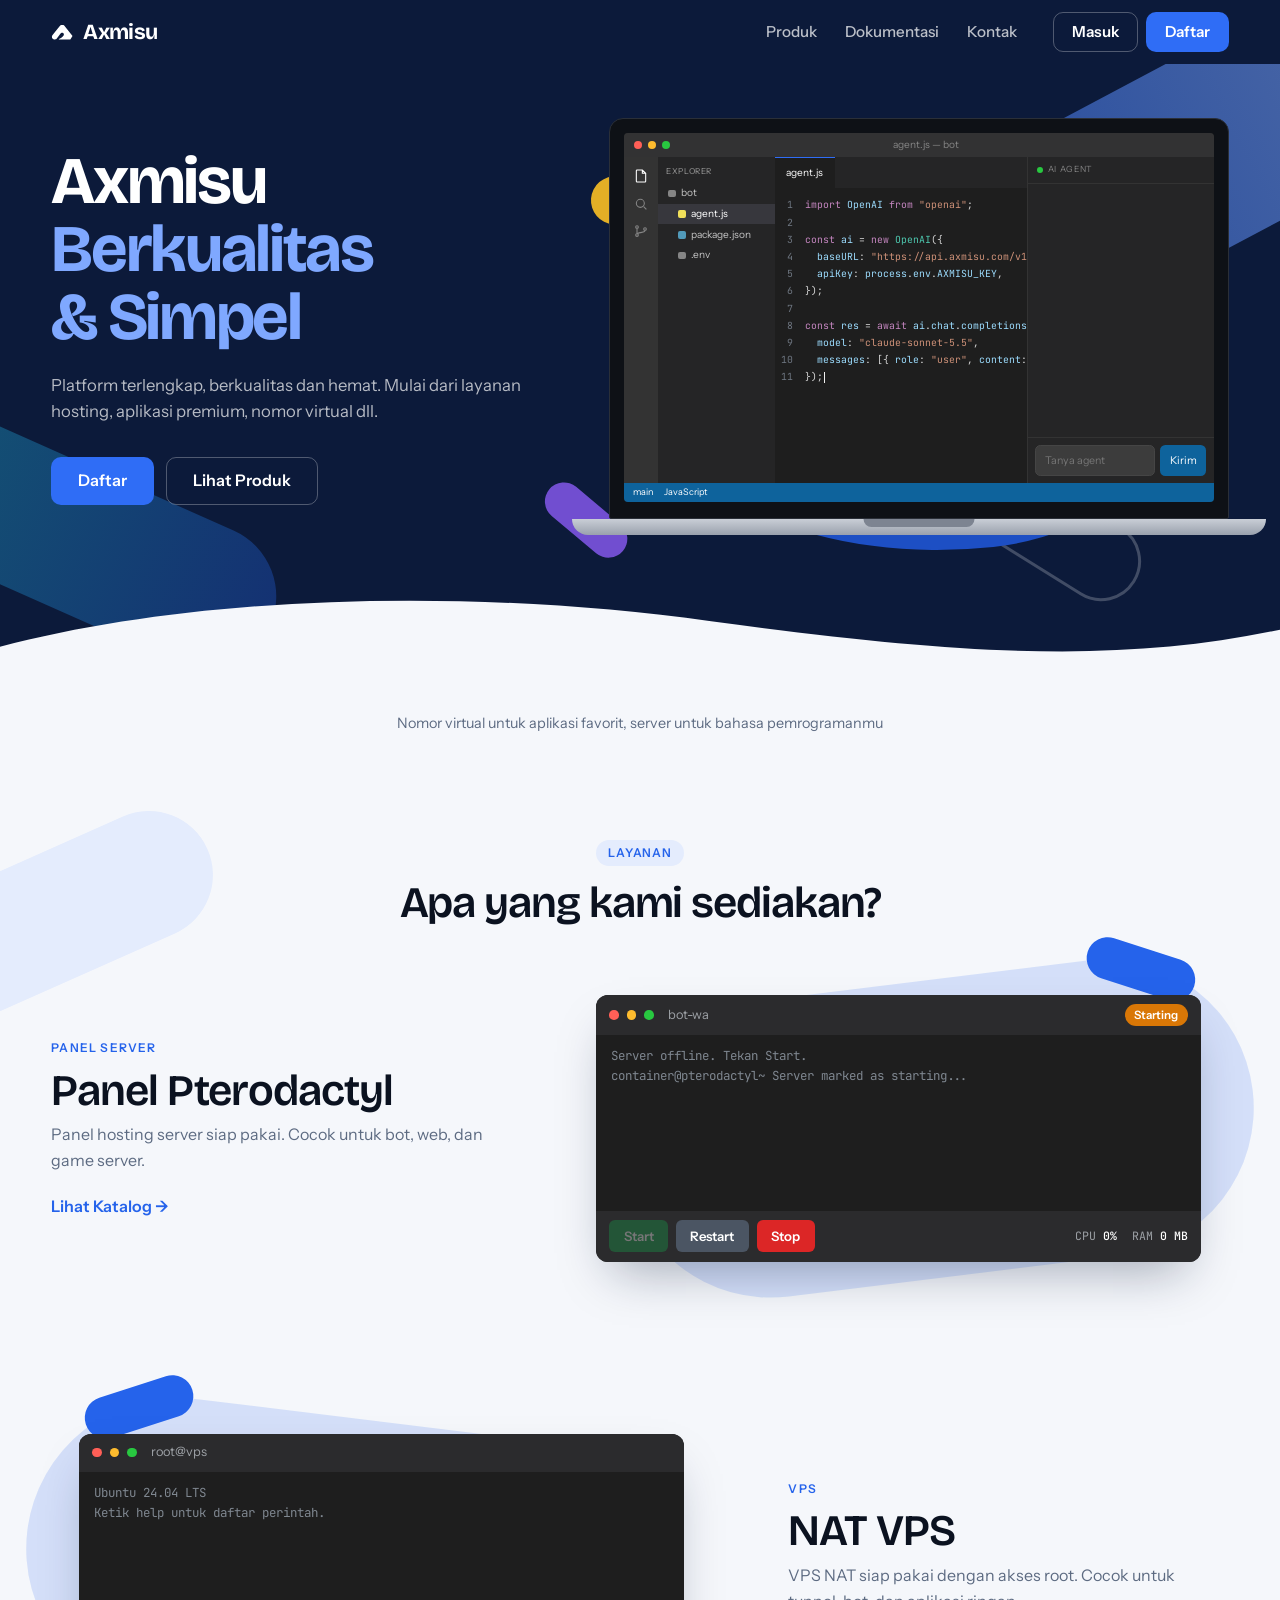
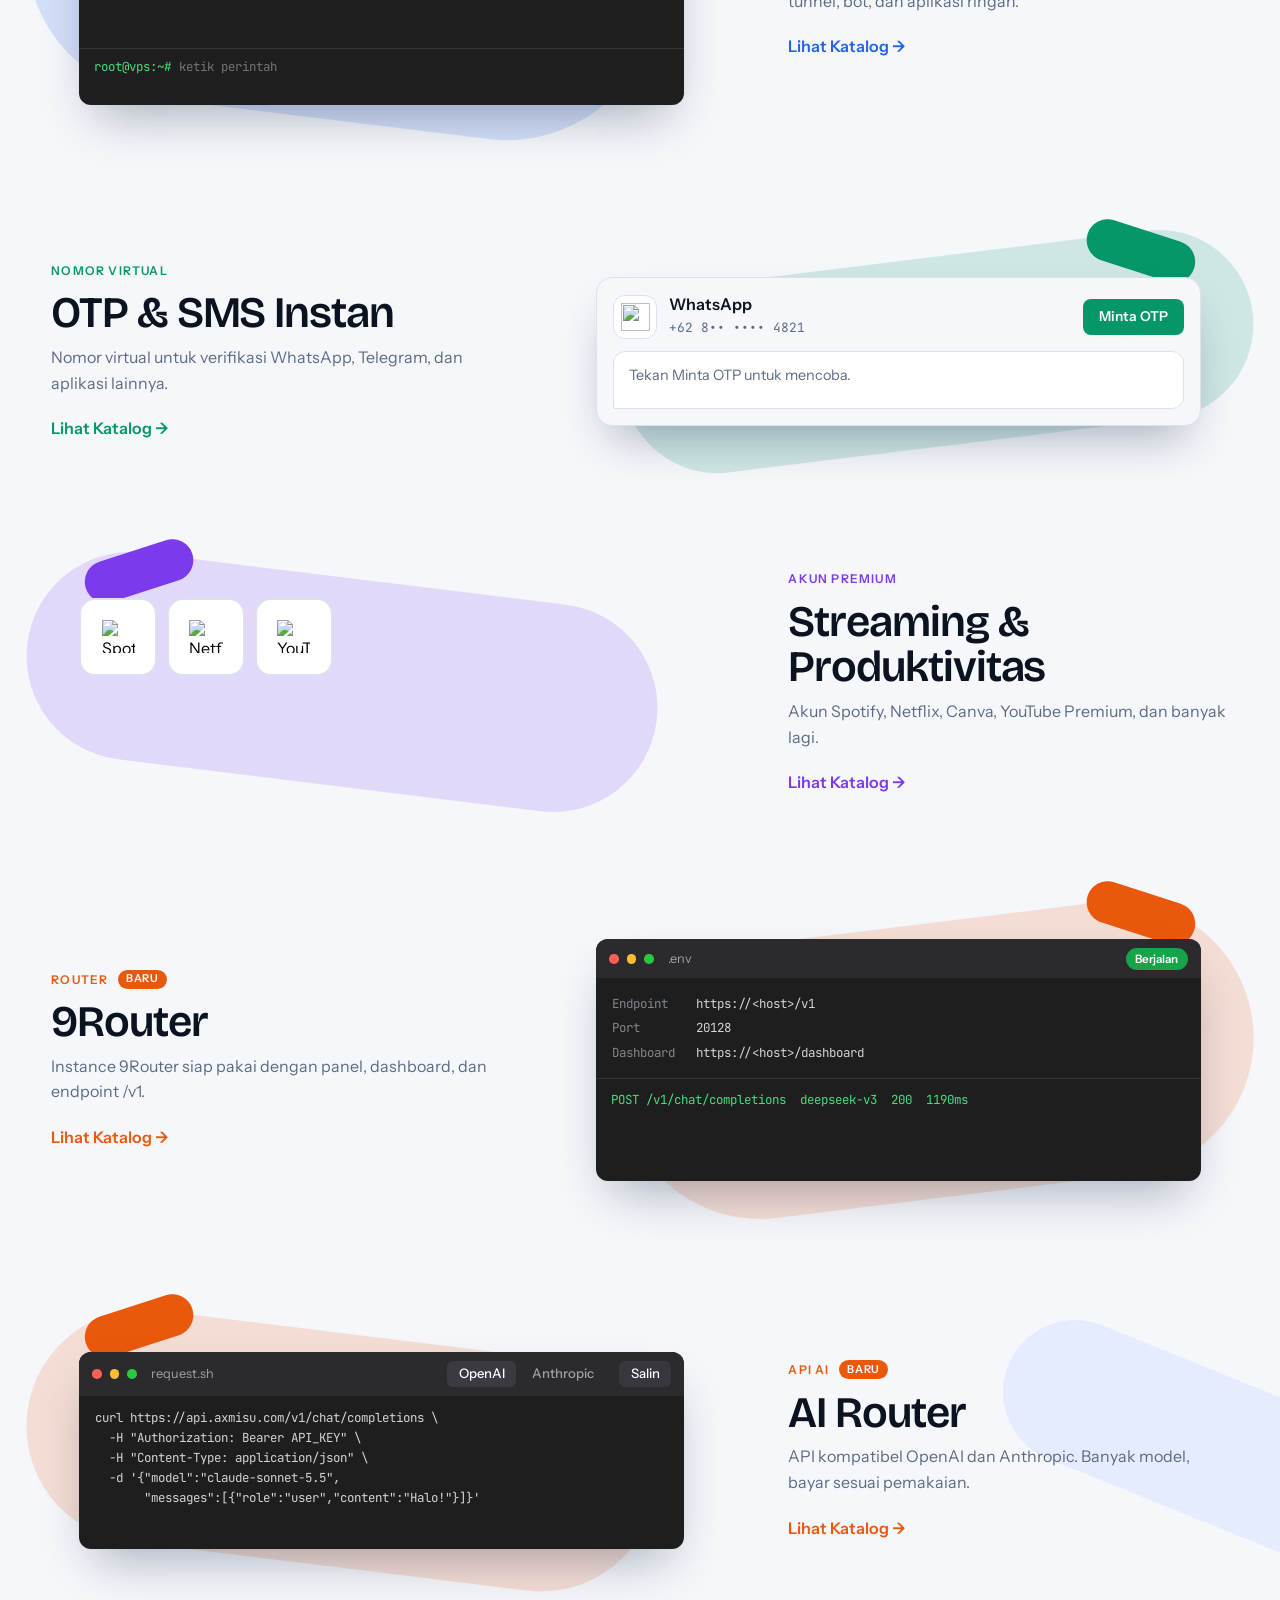
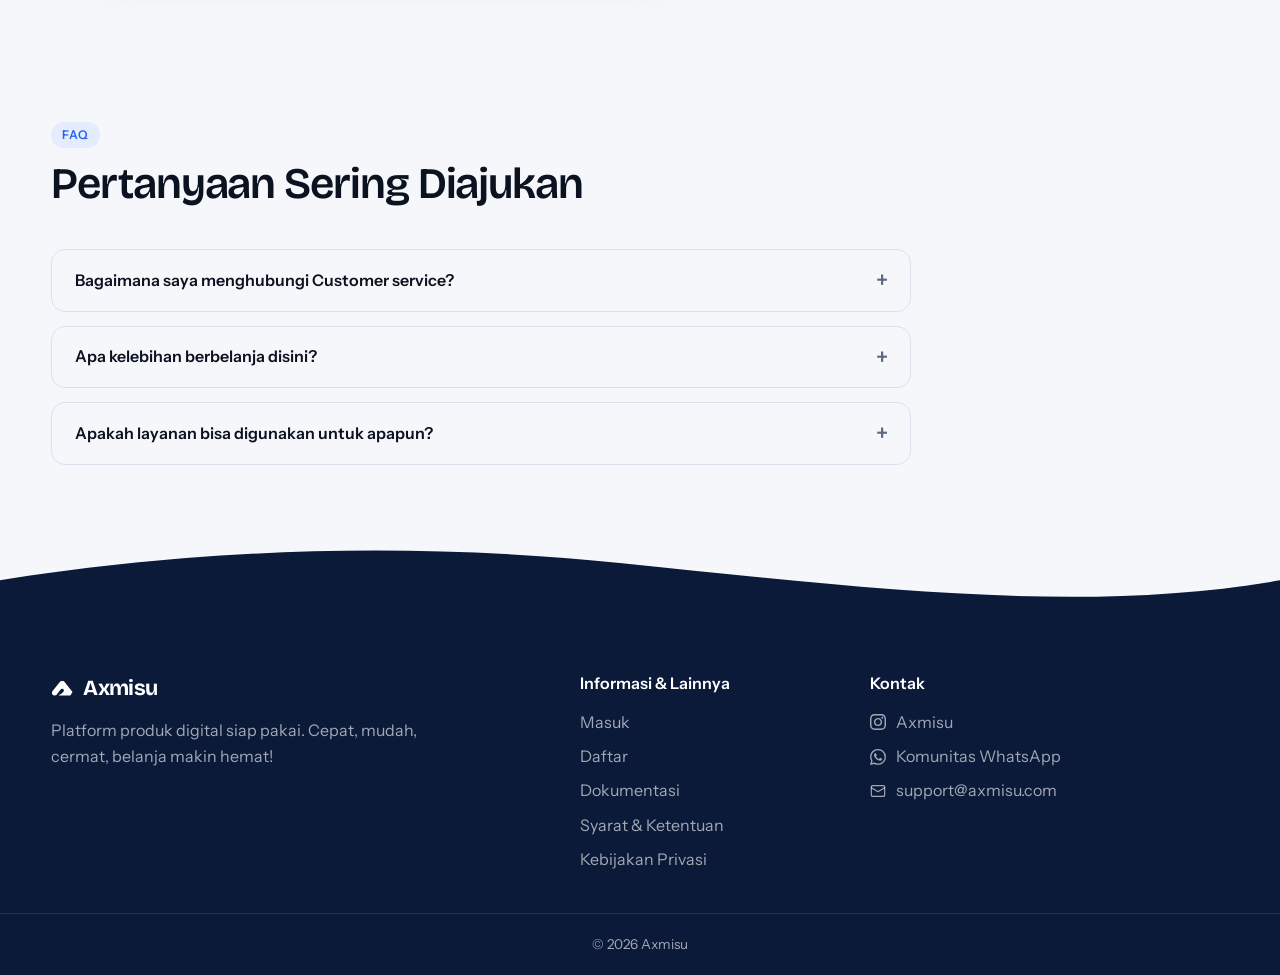
==== index.html @ b41a6021 "perubahan ui" ====
<!doctype html>
<html lang="id">

<head>
  <meta charset="UTF-8" />
  <meta name="viewport" content="width=device-width, initial-scale=1.0, viewport-fit=cover" />
  <title>Axmisu</title>
  <meta name="description" content="Platform produk digital siap pakai. Cepat, mudah, cermat, belanja makin hemat!" />
  <meta name="author" content="Axmisu" />
  <meta name="robots" content="index, follow" />
  <meta id="theme-meta" name="theme-color" content="#0c1a3a" />
  <meta name="apple-mobile-web-app-capable" content="yes" />
  <meta name="apple-mobile-web-app-status-bar-style" content="black-translucent" />
  <meta name="apple-mobile-web-app-title" content="Axmisu" />
  <link rel="canonical" href="https://axmisu.com/" />

  <meta property="og:title" content="Axmisu" />
  <meta property="og:description"
    content="Platform produk digital siap pakai. Cepat, mudah, cermat, belanja makin hemat!" />
  <meta property="og:image" content="https://axmisu.com/axmisu.png" />
  <meta property="og:image:width" content="1024" />
  <meta property="og:image:height" content="1024" />
  <meta property="og:url" content="https://axmisu.com" />
  <meta property="og:type" content="website" />
  <meta property="og:site_name" content="Axmisu" />
  <meta property="og:locale" content="id_ID" />
  <meta name="twitter:card" content="summary_large_image" />

  <link rel="icon" href="/favicon.ico" sizes="any" />
  <link rel="icon" type="image/png" sizes="16x16" href="/icons/icon-16.png" />
  <link rel="icon" type="image/png" sizes="32x32" href="/icons/icon-32.png" />
  <link rel="icon" type="image/png" sizes="48x48" href="/icons/icon-48.png" />
  <link rel="icon" type="image/png" sizes="192x192" href="/icons/icon-192.png" />
  <link rel="apple-touch-icon" sizes="180x180" href="/apple-touch-icon.png" />

  <script type="application/ld+json">
    { "@context": "https://schema.org", "@type": "WebSite", "name": "Axmisu", "url": "https://axmisu.com/" }
  </script>
  <script type="application/ld+json">
    { "@context": "https://schema.org", "@type": "Organization", "name": "Axmisu", "url": "https://axmisu.com", "logo": "https://axmisu.com/axmisu.png", "description": "Platform produk digital siap pakai. Cepat, mudah, cermat, belanja makin hemat!" }
  </script>

  <script>
    (() => {
      const isStandalone = matchMedia('(display-mode: standalone)').matches || navigator.standalone === true;
      if (isStandalone) return location.replace('https://member.axmisu.com/login');

      const saved = localStorage.getItem('ax-theme');
      const isDark = saved ? saved === 'dark' : matchMedia('(prefers-color-scheme: dark)').matches;
      document.documentElement.dataset.theme = isDark ? 'dark' : 'light';
    })();
  </script>

  <link rel="preconnect" href="https://cdn.simpleicons.org" />
  <link rel="preconnect" href="https://fonts.googleapis.com" />
  <link rel="preconnect" href="https://fonts.gstatic.com" crossorigin />
  <link rel="preload" as="style"
    href="https://fonts.googleapis.com/css2?family=Bricolage+Grotesque:opsz,wght@12..96,600;12..96,700&family=Instrument+Sans:wght@400;500;600&family=JetBrains+Mono:wght@400;500&display=swap" />
  <link rel="stylesheet"
    href="https://fonts.googleapis.com/css2?family=Bricolage+Grotesque:opsz,wght@12..96,600;12..96,700&family=Instrument+Sans:wght@400;500;600&family=JetBrains+Mono:wght@400;500&display=swap"
    media="print" onload="this.media='all'" />

  <style>
    *,
    *::before,
    *::after {
      box-sizing: border-box;
    }

    :root,
    [data-theme='light'] {
      --bg: #f5f7fb;
      --surface: #ffffff;
      --border: #dbe2ee;
      --text: #2b3648;
      --muted: #5d6b82;
      --bright: #0b1220;
      --accent: #2563eb;
      --accent-soft: #e4ecfd;
      --deep: #0c1a3a;
      --blob: #1d4fc4;
      --panel: #2563eb;
      --nokos: #059669;
      --premium: #7c3aed;
      --router: #ea580c;
      --pad: clamp(1.25rem, 4vw, 4rem);
      --max: 100rem;
      --display: 'Bricolage Grotesque', 'Segoe UI', system-ui, sans-serif;
      --mono: 'JetBrains Mono', ui-monospace, 'SF Mono', Consolas, monospace;
      --ease: cubic-bezier(0.2, 0.7, 0.2, 1);
    }

    [data-theme='dark'] {
      --bg: #0a0f1e;
      --surface: #111827;
      --border: #1e2d45;
      --text: #c9d5e8;
      --muted: #7d8fb0;
      --bright: #f0f4ff;
      --accent: #4b83f5;
      --accent-soft: #172a52;
      --deep: #0f1d40;
      --blob: #1a45a8;
      --panel: #3b74f0;
      --nokos: #10b981;
      --premium: #8b5cf6;
      --router: #fb923c;
    }

    html,
    body {
      overflow-x: clip;
    }

    @media (min-width: 1800px) {
      html {
        font-size: 112.5%;
      }
    }

    @media (min-width: 2200px) {
      html {
        font-size: 125%;
      }
    }

    @media (min-width: 2800px) {
      html {
        font-size: 150%;
      }
    }

    html {
      scroll-behavior: smooth;
      scroll-padding-top: 72px;
    }

    body {
      margin: 0;
      font-family: 'Instrument Sans', system-ui, -apple-system, 'Segoe UI', Roboto, sans-serif;
      background: var(--bg);
      color: var(--text);
      line-height: 1.6;
      -webkit-font-smoothing: antialiased;
      -webkit-tap-highlight-color: transparent;
    }

    h1,
    h2,
    h3,
    p {
      margin: 0;
    }

    h1,
    h2,
    h3 {
      font-family: var(--display);
      color: var(--bright);
      line-height: 1.12;
      letter-spacing: -0.025em;
    }

    a {
      color: inherit;
      text-decoration: none;
    }

    svg {
      display: block;
    }

    button {
      font: inherit;
    }

    :focus-visible {
      outline: 2px solid var(--accent);
      outline-offset: 3px;
    }

    .wrap {
      width: 100%;
      max-width: var(--max);
      margin: 0 auto;
      padding-inline: var(--pad);
    }

    .nav {
      position: sticky;
      top: 0;
      z-index: 20;
      background: var(--deep);
      color: #fff;
    }

    .nav-inner {
      position: relative;
      height: 64px;
      display: flex;
      align-items: center;
      justify-content: space-between;
    }

    .brand {
      display: flex;
      align-items: center;
      gap: 0.6rem;
      font-family: var(--display);
      font-size: 1.35rem;
      font-weight: 700;
      letter-spacing: -0.03em;
    }

    .brand svg {
      width: 1.4rem;
      height: 1.4rem;
      fill: #fff;
    }

    .nav-links-inner {
      display: flex;
      align-items: center;
      gap: 1.75rem;
    }

    .nav-link {
      font-size: 0.95rem;
      font-weight: 500;
      color: rgba(255, 255, 255, 0.72);
      transition: color 0.15s;
    }

    .nav-link:hover {
      color: #fff;
    }

    .nav-auth {
      display: flex;
      align-items: center;
      gap: 0.5rem;
      margin-left: 0.5rem;
    }

    .btn {
      display: inline-flex;
      align-items: center;
      justify-content: center;
      height: 40px;
      padding: 0 18px;
      border: 1px solid transparent;
      border-radius: 10px;
      font-size: 0.95rem;
      font-weight: 600;
      cursor: pointer;
      transition: background 0.15s, border-color 0.15s, transform 0.15s;
    }

    .btn:active {
      transform: scale(0.97);
    }

    .btn.solid {
      background: #2f6df6;
      color: #fff;
    }

    .btn.solid:hover {
      background: #4b83f5;
    }

    .btn.line {
      border-color: rgba(255, 255, 255, 0.28);
      color: #fff;
    }

    .btn.line:hover {
      border-color: #fff;
    }

    .btn.big {
      height: 48px;
      padding: 0 26px;
      font-size: 1rem;
    }

    .nav-toggle {
      display: none;
      width: 2.6rem;
      height: 2.6rem;
      padding: 0;
      flex-direction: column;
      justify-content: center;
      align-items: center;
      gap: 5px;
      cursor: pointer;
      border-radius: 0.8rem;
      background: transparent;
      border: 1px solid rgba(255, 255, 255, 0.25);
    }

    .bar {
      width: 18px;
      height: 2px;
      border-radius: 2px;
      background: #fff;
      transition: transform 0.25s var(--ease), opacity 0.2s;
    }

    .nav-toggle.active .bar:nth-child(1) {
      transform: translateY(7px) rotate(45deg);
    }

    .nav-toggle.active .bar:nth-child(2) {
      opacity: 0;
      transform: scaleX(0);
    }

    .nav-toggle.active .bar:nth-child(3) {
      transform: translateY(-7px) rotate(-45deg);
    }

    @media (max-width: 768px) {
      .nav-toggle {
        display: flex;
      }

      .nav-links {
        position: absolute;
        top: 100%;
        left: 0;
        right: 0;
        display: grid;
        grid-template-rows: 0fr;
        visibility: hidden;
        background: var(--deep);
        border-top: 1px solid rgba(255, 255, 255, 0.1);
        transition: grid-template-rows 0.35s var(--ease), visibility 0s linear 0.35s;
      }

      .nav-links.active {
        grid-template-rows: 1fr;
        visibility: visible;
        transition: grid-template-rows 0.35s var(--ease), visibility 0s;
      }

      .nav-links-inner {
        min-height: 0;
        overflow: hidden;
        flex-direction: column;
        align-items: stretch;
        gap: 0;
      }

      .nav-links-inner .nav-link {
        padding: 0.8rem var(--pad);
      }

      .nav-auth {
        margin: 0;
        padding: 0.5rem var(--pad) 1rem;
      }

      .nav-auth .btn {
        flex: 1;
      }
    }

    .hero {
      position: relative;
      background: var(--deep);
      color: #fff;
      padding: clamp(2.5rem, 6vh, 5rem) 0 clamp(6rem, 12vw, 11rem);
    }

    .hero-inner {
      display: grid;
      grid-template-columns: minmax(0, 0.9fr) minmax(0, 1.1fr);
      gap: clamp(2rem, 4vw, 5rem);
      align-items: center;
    }

    .hero h1 {
      color: #fff;
      font-size: clamp(2.5rem, 5.2vw, 5rem);
      font-weight: 700;
      line-height: 1.02;
      letter-spacing: -0.035em;
      text-wrap: balance;
    }

    .hero h1 span {
      display: block;
      color: #7fa8ff;
    }

    .hero-desc {
      max-width: 46ch;
      margin: 1.25rem 0 2rem;
      font-size: clamp(1rem, 1.3vw, 1.25rem);
      color: rgba(255, 255, 255, 0.7);
    }

    .hero-cta {
      display: flex;
      flex-wrap: wrap;
      gap: 0.75rem;
    }

    .curve {
      position: absolute;
      left: 0;
      width: 100%;
      height: clamp(50px, 8vw, 130px);
      pointer-events: none;
    }

    .curve path {
      fill: var(--bg);
    }

    .hero .curve {
      bottom: -1px;
    }

    @keyframes rise {
      from {
        opacity: 0;
        transform: translateY(24px);
      }
    }

    .hero-text>* {
      animation: rise 0.8s var(--ease) backwards;
    }

    .hero-text> :nth-child(2) {
      animation-delay: 0.1s;
    }

    .hero-text> :nth-child(3) {
      animation-delay: 0.2s;
    }

    .stage {
      position: relative;
      display: flex;
      justify-content: center;
    }

    .blob {
      position: absolute;
      inset: 8% 0 -4% 8%;
      background: var(--blob);
      border-radius: 42% 58% 45% 55% / 55% 40% 60% 45%;
      transform: rotate(-6deg);
    }

    .laptop {
      position: relative;
      width: min(100%, 43.75rem);
      container-type: inline-size;
      perspective: 1800px;
    }

    .lid {
      transform-origin: 50% 100%;
      transform: rotateX(-86deg);
      opacity: 0.6;
      background: #0e1116;
      border: 1px solid #2a2f38;
      border-radius: 14px 14px 2px 2px;
      padding: 2.2% 2.2% 2.6%;
      transition: transform 1.4s cubic-bezier(0.3, 0.8, 0.25, 1), opacity 0.6s;
    }

    .laptop.open .lid {
      transform: none;
      opacity: 1;
    }

    .base {
      position: relative;
      height: clamp(10px, 2.6cqw, 18px);
      width: 112%;
      margin-left: -6%;
      border-radius: 0 0 18px 18px;
      background: linear-gradient(#c9ced6, #9aa1ad);
    }

    .base::before {
      content: '';
      position: absolute;
      left: 50%;
      top: 0;
      width: 16%;
      height: 55%;
      transform: translateX(-50%);
      background: #7d8491;
      border-radius: 0 0 8px 8px;
    }

    .screen {
      --c-bg: #1e1e1e;
      --c-side: #252526;
      --c-line: #333;
      --c-fg: #d4d4d4;
      --c-dim: #858585;
      font-size: calc(100cqw / 58);
      font-family: 'Instrument Sans', system-ui, sans-serif;
      color: var(--c-fg);
      aspect-ratio: 16 / 10;
      display: grid;
      grid-template-columns: 3.2em 11em minmax(0, 1fr) 17.5em;
      grid-template-rows: 2.3em minmax(0, 1fr) 1.7em;
      background: var(--c-bg);
      border-radius: 4px;
      overflow: hidden;
    }

    .vs-title {
      grid-column: 1 / -1;
      display: flex;
      align-items: center;
      gap: 0.6em;
      padding: 0 1em;
      background: #323233;
      font-size: 0.95em;
      color: var(--c-dim);
    }

    .vs-title i {
      width: 0.8em;
      height: 0.8em;
      border-radius: 50%;
      background: #ff5f57;
    }

    .vs-title i:nth-child(2) {
      background: #febc2e;
    }

    .vs-title i:nth-child(3) {
      background: #28c840;
    }

    .vs-title span {
      margin: 0 auto;
      transform: translateX(-1.4em);
    }

    .vs-act {
      display: flex;
      flex-direction: column;
      align-items: center;
      gap: 1.1em;
      padding-top: 1em;
      background: #333333;
    }

    .vs-act svg {
      width: 1.5em;
      height: 1.5em;
      stroke: #858585;
      fill: none;
      stroke-width: 1.6;
    }

    .vs-act svg.on {
      stroke: #fff;
    }

    .vs-side {
      padding: 0.8em 0;
      background: var(--c-side);
      font-size: 0.95em;
    }

    .vs-side h4 {
      margin: 0 0 0.6em;
      padding: 0 1em;
      font-size: 0.8em;
      font-weight: 500;
      letter-spacing: 0.08em;
      color: var(--c-dim);
    }

    .vs-file {
      display: flex;
      align-items: center;
      gap: 0.5em;
      padding: 0.22em 1em;
      color: #c5c5c5;
      white-space: nowrap;
    }

    .vs-file.sub {
      padding-left: 2em;
    }

    .vs-file.on {
      background: #37373d;
      color: #fff;
    }

    .vs-file b {
      width: 0.75em;
      height: 0.75em;
      border-radius: 2px;
      background: #f1e05a;
      flex: none;
    }

    .vs-file b.j {
      background: #519aba;
    }

    .vs-file b.d {
      background: #858585;
    }

    .vs-ed {
      display: flex;
      flex-direction: column;
      min-width: 0;
      background: var(--c-bg);
    }

    .vs-tab {
      display: flex;
      background: var(--c-side);
    }

    .vs-tab span {
      padding: 0.65em 1.1em;
      font-size: 0.95em;
      background: var(--c-bg);
      color: #fff;
      border-top: 1px solid #2f6df6;
    }

    .code {
      flex: 1;
      padding: 0.9em 0;
      overflow: hidden;
      font-family: var(--mono);
      font-size: 0.92em;
      line-height: 1.75;
      counter-reset: ln;
    }

    .ln {
      counter-increment: ln;
      display: flex;
      white-space: pre;
    }

    .ln::before {
      content: counter(ln);
      flex: none;
      width: 3em;
      padding-right: 1.2em;
      text-align: right;
      color: #6e7681;
    }

    .ln>span {
      display: block;
      clip-path: inset(0 100% 0 0);
    }

    .laptop.open .ln>span {
      animation: type calc(var(--n) * 28ms) steps(var(--n)) forwards;
      animation-delay: calc(1.4s + var(--d) * 0.42s);
    }

    @keyframes type {
      to {
        clip-path: inset(0);
      }
    }

    .caret::after {
      content: '';
      display: inline-block;
      width: 0.12em;
      height: 1.1em;
      margin-left: 1px;
      vertical-align: middle;
      background: #fff;
    }

    .k {
      color: #c586c0;
    }

    .s {
      color: #ce9178;
    }

    .f {
      color: #dcdcaa;
    }

    .v {
      color: #9cdcfe;
    }

    .t {
      color: #4ec9b0;
    }

    .n {
      color: #b5cea8;
    }

    .c {
      color: #6a9955;
    }

    .vs-ai {
      display: flex;
      flex-direction: column;
      min-height: 0;
      background: var(--c-side);
      border-left: 1px solid var(--c-line);
      opacity: 0;
      transform: translateX(1.5em);
    }

    .laptop.open .vs-ai {
      opacity: 1;
      transform: none;
      transition: opacity 0.5s 2.4s, transform 0.6s 2.4s var(--ease);
    }

    .ai-head {
      display: flex;
      align-items: center;
      gap: 0.6em;
      padding: 0.7em 1em;
      border-bottom: 1px solid var(--c-line);
      font-size: 0.8em;
      letter-spacing: 0.08em;
      color: var(--c-dim);
    }

    .ai-head::before {
      content: '';
      width: 0.7em;
      height: 0.7em;
      border-radius: 50%;
      background: #28c840;
    }

    .ai-body {
      flex: 1;
      display: flex;
      flex-direction: column;
      gap: 0.6em;
      padding: 0.9em;
      overflow-y: auto;
      overscroll-behavior: contain;
      scrollbar-width: thin;
    }

    .msg {
      max-width: 92%;
      padding: 0.55em 0.8em;
      border-radius: 0.7em;
      font-size: 1em;
      line-height: 1.4;
      overflow-wrap: anywhere;
      animation: pop 0.25s var(--ease);
    }

    .msg.me {
      align-self: flex-end;
      background: #0e639c;
      color: #fff;
      border-bottom-right-radius: 0.2em;
    }

    .msg.bot {
      align-self: flex-start;
      background: #37373d;
      border-bottom-left-radius: 0.2em;
    }

    .msg.dots {
      display: flex;
      gap: 0.3em;
      padding: 0.8em;
    }

    .msg.dots i {
      width: 0.5em;
      height: 0.5em;
      border-radius: 50%;
      background: #9aa0a6;
      animation: dot 1s infinite ease-in-out;
    }

    .msg.dots i:nth-child(2) {
      animation-delay: 0.15s;
    }

    .msg.dots i:nth-child(3) {
      animation-delay: 0.3s;
    }

    @keyframes pop {
      from {
        opacity: 0;
        transform: translateY(6px) scale(0.96);
      }
    }

    @keyframes dot {

      0%,
      60%,
      100% {
        opacity: 0.4;
        transform: none;
      }

      30% {
        opacity: 1;
        transform: translateY(-3px);
      }
    }

    .ai-in {
      display: flex;
      gap: 0.5em;
      padding: 0.7em;
      border-top: 1px solid var(--c-line);
    }

    .ai-in input {
      flex: 1;
      min-width: 0;
      padding: 0.55em 0.8em;
      border: 1px solid #454545;
      border-radius: 0.5em;
      background: #3c3c3c;
      color: #fff;
      font: inherit;
      font-size: 1em;
    }

    .ai-in input:focus {
      outline: 0;
      border-color: #2f6df6;
    }

    .ai-in button {
      flex: none;
      padding: 0 0.9em;
      border: 0;
      border-radius: 0.5em;
      background: #0e639c;
      color: #fff;
      font-size: 1em;
      cursor: pointer;
    }

    .vs-status {
      grid-column: 1 / -1;
      display: flex;
      align-items: center;
      gap: 1.2em;
      padding: 0 1em;
      background: #0e639c;
      font-size: 0.85em;
      color: #fff;
    }

    @media (pointer: coarse) {
      .ai-in input {
        font-size: 16px;
      }
    }

    @media (max-width: 640px) {
      .laptop {
        width: min(100%, 340px);
      }

      .base {
        width: 100%;
        margin-left: 0;
      }
    }

    @container (max-width: 560px) {
      .screen {
        font-size: calc(100cqw / 34);
        aspect-ratio: 1 / 1;
        grid-template-columns: minmax(0, 1fr);
        grid-template-rows: 2.3em minmax(0, 0.85fr) minmax(0, 1fr) 1.7em;
      }

      .vs-act,
      .vs-side {
        display: none;
      }

      .vs-ai {
        border-left: 0;
        border-top: 1px solid var(--c-line);
      }

      .ln::before {
        width: 2em;
        padding-right: 0.8em;
      }

      .ln:nth-child(n + 8) {
        display: none;
      }
    }

    .support {
      padding: 1.5rem 0 0;
    }

    .support-label {
      margin-bottom: 1.25rem;
      text-align: center;
      font-size: 0.9rem;
      color: var(--muted);
    }

    .marquee {
      overflow: hidden;
      cursor: grab;
      touch-action: pan-y;
      user-select: none;
      -webkit-user-select: none;
      mask-image: linear-gradient(90deg, transparent, #000 8%, #000 92%, transparent);
      -webkit-mask-image: linear-gradient(90deg, transparent, #000 8%, #000 92%, transparent);
    }

    .marquee+.marquee {
      margin-top: 0.75rem;
    }

    .marquee-track {
      display: flex;
      width: max-content;
      gap: 0.75rem;
      padding-right: 0.75rem;
      animation: scroll linear infinite;
    }

    .marquee.rev .marquee-track {
      animation-direction: reverse;
    }

    .marquee:hover .marquee-track,
    .marquee.paused .marquee-track {
      animation-play-state: paused;
    }

    @keyframes scroll {
      to {
        transform: translateX(-50%);
      }
    }

    .chip {
  flex: none;
  display: grid;
  place-items: center;
  width: clamp(4.5rem, 5.5vw, 6.5rem);
  height: clamp(3.5rem, 4.2vw, 5rem);
  border: 1px solid var(--border);
  border-radius: 16px;
  background: #fff;
  transition: transform 0.2s var(--ease);
}


    .chip:hover {
      transform: translateY(-4px);
    }
.chip img {
  width: clamp(1.6rem, 2.2vw, 2.5rem);
  height: clamp(1.6rem, 2.2vw, 2.5rem);
  object-fit: contain;
  pointer-events: none;
}


    .section {
      padding: clamp(3.5rem, 8vh, 6.5rem) 0;
    }

    .section-head {
      margin-bottom: 2.5rem;
    }

    .section-label {
      display: inline-block;
      margin-bottom: 0.8rem;
      padding: 0.2rem 0.7rem;
      font-size: 0.75rem;
      font-weight: 600;
      letter-spacing: 0.08em;
      text-transform: uppercase;
      color: var(--accent);
      background: var(--accent-soft);
      border-radius: 999px;
    }

    .section-title {
      font-size: clamp(1.8rem, 3.4vw, 2.9rem);
      font-weight: 600;
    }

    .cards {
      display: grid;
      grid-template-columns: repeat(2, minmax(0, 1fr));
      gap: clamp(1rem, 1.8vw, 1.75rem);
    }

    @media (min-width: 1500px) {
      .cards {
        grid-template-columns: repeat(3, minmax(0, 1fr));
      }
    }

    @media (max-width: 860px) {
      .cards {
        grid-template-columns: minmax(0, 1fr);
      }
    }

    .card {
      --color: var(--panel);
      display: flex;
      flex-direction: column;
      min-width: 0;
      padding: clamp(1.25rem, 2vw, 1.9rem);
      background: var(--surface);
      border: 1px solid var(--border);
      border-radius: 22px;
      transition: border-color 0.2s, transform 0.3s var(--ease);
    }

    .card:hover {
      border-color: var(--color);
      transform: translateY(-3px);
    }

    .card.nokos {
      --color: var(--nokos);
    }

    .card.premium {
      --color: var(--premium);
    }

    .card.router {
      --color: var(--router);
    }

    .card-top {
      display: flex;
      align-items: center;
      gap: 0.6rem;
      margin-bottom: 0.7rem;
    }

    .card-label {
      font-size: 0.75rem;
      font-weight: 600;
      letter-spacing: 0.1em;
      text-transform: uppercase;
      color: var(--color);
    }

    .badge {
      padding: 0.05rem 0.5rem;
      font-size: 0.68rem;
      font-weight: 600;
      letter-spacing: 0.06em;
      color: #fff;
      background: var(--color);
      border-radius: 999px;
    }

    .card-title {
      margin-bottom: 0.5rem;
      font-size: clamp(1.3rem, 1.7vw, 1.65rem);
      font-weight: 600;
    }

    .card-desc {
      margin-bottom: 1.25rem;
      color: var(--muted);
    }

    .demo {
      flex: 1;
      display: flex;
      flex-direction: column;
      min-width: 0;
      margin-bottom: 1.25rem;
    }

    .card-cta {
      align-self: flex-start;
      padding: 0.55rem 1.2rem;
      font-size: 0.9rem;
      font-weight: 600;
      color: #fff;
      background: var(--color);
      border-radius: 10px;
      transition: filter 0.15s, transform 0.15s;
    }

    .card-cta:hover {
      filter: brightness(1.1);
    }

    .card-cta:active {
      transform: scale(0.97);
    }

    .reveal {
      opacity: 0;
      transform: translateY(28px) scale(0.98);
      transition: opacity 0.5s, transform 0.65s var(--ease);
      transition-delay: calc(var(--i, 0) * 70ms);
    }

    .reveal.in {
      opacity: 1;
      transform: none;
    }

    .card.reveal.in {
      transition: opacity 0.5s, transform 0.65s var(--ease), border-color 0.2s;
      transition-delay: calc(var(--i, 0) * 70ms), calc(var(--i, 0) * 70ms), 0s;
    }

    .win {
      display: flex;
      flex-direction: column;
      min-width: 0;
      overflow: hidden;
      border-radius: 12px;
      background: #1e1e1e;
      color: #d4d4d4;
      font-family: var(--mono);
      font-size: 0.78rem;
      line-height: 1.6;
    }

    .win-bar {
      display: flex;
      align-items: center;
      gap: 0.5rem;
      padding: 0.55rem 0.8rem;
      background: #2b2b2d;
      font-family: 'Instrument Sans', system-ui, sans-serif;
      font-size: 0.8rem;
      color: #9da1a6;
    }

    .win-bar i {
      width: 0.6rem;
      height: 0.6rem;
      border-radius: 50%;
      background: #ff5f57;
    }

    .win-bar i+i {
      background: #febc2e;
    }

    .win-bar i+i+i {
      background: #28c840;
    }

    .win-bar span {
      margin-left: 0.4rem;
    }

    .win-bar .grow {
      margin-left: auto;
    }

    .log {
      height: 11rem;
      padding: 0.7rem 0.9rem;
      overflow-y: auto;
      overscroll-behavior: contain;
      white-space: pre-wrap;
      overflow-wrap: anywhere;
      scrollbar-width: thin;
    }

    .log div {
      animation: fade 0.25s ease;
    }

    @keyframes fade {
      from {
        opacity: 0;
      }
    }

    .log .dim {
      color: #7f8790;
    }

    .log .ok {
      color: #4ade80;
    }

    .log .in {
      color: #7fa8ff;
    }

    .pill {
      margin-left: auto;
      padding: 0.1rem 0.6rem;
      border-radius: 999px;
      font-size: 0.72rem;
      font-weight: 600;
      color: #fff;
      background: #6b7280;
      transition: background 0.3s;
    }

    .pill[data-s='running'] {
      background: #16a34a;
    }

    .pill[data-s='starting'],
    .pill[data-s='stopping'] {
      background: #d97706;
    }

    .controls {
      display: flex;
      flex-wrap: wrap;
      align-items: center;
      gap: 0.5rem;
      padding: 0.6rem 0.8rem;
      background: #2b2b2d;
    }

    .controls button,
    .tabs button,
    .quick button,
    .cp {
      padding: 0.35rem 0.9rem;
      border: 0;
      border-radius: 6px;
      font-family: 'Instrument Sans', system-ui, sans-serif;
      font-size: 0.82rem;
      font-weight: 600;
      color: #fff;
      cursor: pointer;
      transition: opacity 0.15s, transform 0.15s, background 0.15s;
    }

    .controls button:active:not(:disabled),
    .tabs button:active,
    .quick button:active,
    .cp:active {
      transform: scale(0.95);
    }

    .controls button:disabled {
      opacity: 0.35;
      cursor: not-allowed;
    }

    .b-start {
      background: #16a34a;
    }

    .b-restart {
      background: #4b5563;
    }

    .b-stop {
      background: #dc2626;
    }

    .stats {
      margin-left: auto;
      display: flex;
      gap: 0.9rem;
      font-family: var(--mono);
      font-size: 0.72rem;
      color: #9da1a6;
    }

    .stats b {
      color: #fff;
      font-weight: 500;
    }

    .term-in {
      display: flex;
      align-items: center;
      gap: 0.5rem;
      padding: 0.5rem 0.9rem;
      border-top: 1px solid #333;
    }

    .term-in span {
      color: #4ade80;
    }

    .term-in input {
      flex: 1;
      min-width: 0;
      padding: 0;
      border: 0;
      background: transparent;
      color: #fff;
      font: inherit;
    }

    .term-in input:focus {
      outline: 0;
    }

    .quick {
      display: flex;
      flex-wrap: wrap;
      gap: 0.4rem;
      padding: 0.5rem 0.9rem 0.8rem;
    }

    .quick button {
      padding: 0.15rem 0.6rem;
      font-family: var(--mono);
      font-weight: 400;
      font-size: 0.74rem;
      background: #37373d;
    }

    .quick button:hover,
    .tabs button:hover,
    .cp:hover {
      background: #4a4a52;
    }

    .phone {
      display: flex;
      flex-direction: column;
      gap: 0.75rem;
      padding: 1rem;
      background: var(--bg);
      border: 1px solid var(--border);
      border-radius: 16px;
    }

    .phone-row {
      display: flex;
      align-items: center;
      gap: 0.75rem;
    }

    .phone-row .chip {
      width: 2.75rem;
      height: 2.75rem;
      border-radius: 12px;
    }

    .phone-row b {
      display: block;
      color: var(--bright);
      font-weight: 600;
      line-height: 1.25;
    }

    .phone-row small {
      color: var(--muted);
      font-family: var(--mono);
      font-size: 0.8rem;
    }

    .otp-btn {
      margin-left: auto;
      padding: 0.45rem 1rem;
      border: 0;
      border-radius: 8px;
      background: var(--nokos);
      color: #fff;
      font-weight: 600;
      font-size: 0.85rem;
      cursor: pointer;
      transition: opacity 0.15s, transform 0.15s;
    }

    .otp-btn:disabled {
      opacity: 0.5;
      cursor: wait;
    }

    .otp-btn:active:not(:disabled) {
      transform: scale(0.96);
    }

    .sms {
      min-height: 3.6rem;
      padding: 0.7rem 0.9rem;
      border-radius: 12px 12px 12px 2px;
      background: var(--surface);
      border: 1px solid var(--border);
      color: var(--muted);
      font-size: 0.9rem;
    }

    .sms.got {
      color: var(--bright);
      animation: pop 0.3s var(--ease);
    }

    .sms strong {
      font-family: var(--mono);
      letter-spacing: 0.12em;
      color: var(--nokos);
    }

    .tiles {
      display: grid;
      grid-template-columns: repeat(auto-fill, minmax(4.5rem, 1fr));
      gap: 0.6rem;
    }

    .tile {
      display: grid;
      place-items: center;
      aspect-ratio: 1;
      padding: 0;
      border: 2px solid var(--border);
      border-radius: 16px;
      background: #fff;
      cursor: pointer;
      transition: transform 0.2s var(--ease), border-color 0.2s;
    }

    .tile img {
      width: 45%;
      height: 45%;
      object-fit: contain;
      pointer-events: none;
    }

    .tile:hover {
      transform: translateY(-3px) rotate(-3deg);
    }

    .tile.on {
      border-color: var(--premium);
      transform: scale(1.06);
    }

    .tile-name {
      margin-top: 0.8rem;
      min-height: 1.5rem;
      color: var(--bright);
      font-weight: 600;
    }

    .tabs {
      display: flex;
      gap: 0.3rem;
      margin-left: auto;
    }

    .tabs button {
      padding: 0.15rem 0.7rem;
      font-weight: 500;
      background: transparent;
      color: #9da1a6;
    }

    .tabs button.on {
      background: #3a3a40;
      color: #fff;
    }

    .cp {
      margin-left: 0.4rem;
      padding: 0.15rem 0.7rem;
      font-weight: 500;
      background: #37373d;
    }

    .snippet {
      min-height: 9.6rem;
      margin: 0;
      padding: 0.8rem 1rem;
      overflow-x: auto;
      white-space: pre;
      font: inherit;
    }

    .models {
      display: flex;
      flex-wrap: wrap;
      gap: 0.4rem;
      padding: 0.7rem 1rem;
      border-top: 1px solid #333;
    }

    .models span {
      display: inline-flex;
      align-items: center;
      gap: 0.4rem;
      padding: 0.1rem 0.6rem;
      border-radius: 999px;
      background: #37373d;
      font-family: 'Instrument Sans', system-ui, sans-serif;
      font-size: 0.78rem;
    }

    .models img {
      width: 0.9rem;
      height: 0.9rem;
      filter: invert(1) brightness(1.6);
    }

    .rows {
      padding: 0.8rem 1rem;
    }

    .rows div {
      display: flex;
      gap: 1rem;
      padding: 0.15rem 0;
    }

    .rows span {
      flex: none;
      width: 4.2rem;
      color: #7f8790;
    }

    .rows b {
      font-weight: 400;
      overflow-wrap: anywhere;
    }

    .faq {
      background: var(--bg);
    }

    .faq-list {
      max-width: 860px;
      display: flex;
      flex-direction: column;
      gap: 0.85rem;
    }

    .faq-item {
      overflow: hidden;
      background: var(--bg);
      border: 1px solid var(--border);
      border-radius: 14px;
      transition: border-color 0.2s;
    }

    .faq-item[open] {
      border-color: var(--accent);
    }

    .faq-q {
      display: flex;
      align-items: center;
      justify-content: space-between;
      gap: 1rem;
      padding: 1.1rem 1.4rem;
      font-weight: 600;
      color: var(--bright);
      cursor: pointer;
      list-style: none;
    }

    .faq-q::-webkit-details-marker {
      display: none;
    }

    .faq-q::after {
      content: '+';
      font-size: 1.4rem;
      line-height: 1;
      color: var(--muted);
      transition: transform 0.25s;
    }

    .faq-item[open] .faq-q::after {
      transform: rotate(45deg);
      color: var(--accent);
    }

    .faq-a {
      padding: 0 1.4rem 1.2rem;
      color: var(--muted);
    }

    .footer {
      position: relative;
      margin-top: clamp(3rem, 8vw, 8rem);
      background: var(--deep);
      color: rgba(255, 255, 255, 0.62);
    }

    .footer .curve {
      top: 1px;
      transform: translateY(-100%) scaleY(-1);
    }

    .footer .curve path {
      fill: var(--deep);
    }

    .footer-inner {
      display: grid;
      grid-template-columns: 2fr 1fr 1.5fr;
      gap: clamp(2rem, 4vw, 4rem);
      padding-block: clamp(1rem, 3vw, 2rem) 2.5rem;
    }

    .footer .brand {
      margin-bottom: 0.8rem;
      color: #fff;
    }

    .footer-desc {
      max-width: 34ch;
    }

    .footer-title {
      margin-bottom: 0.8rem;
      font-weight: 600;
      color: #fff;
    }

    .footer-list {
      display: flex;
      flex-direction: column;
      gap: 0.55rem;
    }

    .footer-link {
      display: flex;
      align-items: center;
      gap: 0.6rem;
      transition: color 0.15s;
    }

    .footer-link:hover {
      color: #fff;
    }

    .footer-link svg {
      width: 16px;
      height: 16px;
    }

    .footer-bottom {
      padding-block: 1.25rem;
      text-align: center;
      font-size: 0.85rem;
      border-top: 1px solid rgba(255, 255, 255, 0.1);
    }

    @media (max-width: 900px) {
      .hero-inner {
        grid-template-columns: minmax(0, 1fr);
      }

      .stage {
        order: 2;
      }

      .footer-inner {
        grid-template-columns: 1fr 1fr;
      }

      .footer-inner> :first-child {
        grid-column: 1 / -1;
      }
    }

    @media (min-width: 1900px) {
      html {
        font-size: 18px;
      }
    }

    @media (prefers-reduced-motion: reduce) {
      html {
        scroll-behavior: auto;
      }

      .marquee-track {
  display: flex;
  width: max-content;
  gap: clamp(0.75rem, 1.2vw, 1.5rem);
  padding-right: clamp(0.75rem, 1.2vw, 1.5rem);
  animation: scroll linear infinite;
      }

      .reveal,
      .reveal.in {
        opacity: 1;
        transform: none;
        transition: none;
      }

      .lid,
      .vs-ai {
        transition: none;
      }

      .hero-text>*,
      .msg,
      .log div {
        animation: none;
      }

      .laptop .ln>span {
        clip-path: none;
        animation: none;
      }
    }

    .caps {
      position: absolute;
      inset: 0;
      overflow: hidden;
      pointer-events: none;
    }

    .cap {
      position: absolute;
      display: block;
      border-radius: 999px;
      rotate: var(--r);
      animation: float var(--t, 9s) ease-in-out infinite alternate;
    }

    @keyframes float {
      to {
        translate: 0 -1.1rem;
      }
    }

    .cap.c1 {
      --r: -28deg;
      --t: 11s;
      top: 6%;
      right: -9rem;
      width: 38rem;
      height: 12rem;
      background: linear-gradient(90deg, #2563eb, #7fa8ff);
      opacity: 0.55;
    }

    .cap.c2 {
      --r: 24deg;
      --t: 13s;
      bottom: 12%;
      left: -8rem;
      width: 26rem;
      height: 9rem;
      background: linear-gradient(90deg, #22d3ee, #2563eb);
      opacity: 0.32;
    }

    .cap.c3 {
      --r: -18deg;
      --t: 7s;
      top: 16%;
      left: 46%;
      width: 8rem;
      height: 3rem;
      background: #fbbf24;
      opacity: 0.9;
    }

    .cap.c4 {
      --r: 32deg;
      --t: 10s;
      bottom: 20%;
      right: 10%;
      width: 14rem;
      height: 5rem;
      border: 3px solid rgba(255, 255, 255, 0.22);
    }

    .cap.c5 {
      --r: 40deg;
      --t: 8s;
      top: 70%;
      left: 42%;
      width: 6rem;
      height: 2.4rem;
      background: #8b5cf6;
      opacity: 0.8;
    }

    .hero-inner {
      position: relative;
    }

    .section-head.center {
      text-align: center;
    }

    .section-head.center .section-title {
      margin-inline: auto;
    }

    .prods {
      position: relative;
      overflow: clip;
    }

    .prods::before,
    .prods::after {
      content: '';
      position: absolute;
      z-index: 0;
      border-radius: 999px;
      pointer-events: none;
    }

    .prods::before {
      top: 6rem;
      left: -10rem;
      width: 24rem;
      height: 8rem;
      rotate: -24deg;
      background: var(--accent-soft);
    }

    .prods::after {
      bottom: 8rem;
      right: -10rem;
      width: 28rem;
      height: 9rem;
      rotate: 22deg;
      background: var(--accent-soft);
    }

    .prods .wrap {
      position: relative;
      z-index: 1;
    }

    .cards {
      grid-template-columns: minmax(0, 1fr);
      gap: clamp(4rem, 9vw, 8rem);
    }

    .card {
      position: relative;
      display: grid;
      grid-template-columns: minmax(0, 0.8fr) minmax(0, 1.2fr);
      grid-template-rows: 1fr auto auto auto auto 1fr;
      grid-template-areas: '. demo' 'top demo' 'title demo' 'desc demo' 'cta demo' '. demo';
      column-gap: clamp(2rem, 6vw, 6rem);
      padding: 0;
      background: none;
      border: 0;
      border-radius: 0;
    }

    .card:hover {
      transform: none;
    }

    .card:nth-child(even) {
      grid-template-columns: minmax(0, 1.2fr) minmax(0, 0.8fr);
      grid-template-areas: 'demo .' 'demo top' 'demo title' 'demo desc' 'demo cta' 'demo .';
    }

    .card-top {
      grid-area: top;
    }

    .card-title {
      grid-area: title;
      font-size: clamp(2rem, 3.4vw, 3.4rem);
      line-height: 1.05;
      letter-spacing: -0.025em;
    }

    .card-desc {
      grid-area: desc;
      max-width: 44ch;
      font-size: clamp(1rem, 1.25vw, 1.2rem);
    }

    .card-cta {
      grid-area: cta;
      align-self: start;
      padding: 0;
      background: none;
      color: var(--color);
      font-size: 1rem;
    }

    .card-cta::after {
      content: ' \2192';
    }

    .card-cta:hover {
      filter: none;
      text-decoration: underline;
    }

    .card .demo {
      grid-area: demo;
      position: relative;
      isolation: isolate;
      margin: 0;
      padding: clamp(1rem, 2.2vw, 2.2rem);
    }

    .card .demo::before,
    .card .demo::after {
      content: '';
      position: absolute;
      z-index: -1;
      border-radius: 999px;
    }

    .card .demo::before {
      inset: 4% -4% 4% 8%;
      rotate: -7deg;
      background: color-mix(in srgb, var(--color) 16%, transparent);
    }

    .card:nth-child(even) .demo::before {
      inset: 4% 8% 4% -4%;
      rotate: 7deg;
    }

    .card .demo::after {
      top: -1.2rem;
      right: 2rem;
      width: 7rem;
      height: 2.6rem;
      rotate: 18deg;
      background: var(--color);
    }

    .card:nth-child(even) .demo::after {
      right: auto;
      left: 2rem;
      rotate: -18deg;
    }

    .card .win,
    .card .phone {
      box-shadow: 0 1.5rem 3rem -1rem rgba(12, 26, 58, 0.35);
    }

    .card .win {
      font-size: clamp(0.78rem, 0.95vw, 1.05rem);
    }

    @media (max-width: 860px) {

      .card,
      .card:nth-child(even) {
        grid-template-columns: minmax(0, 1fr);
        grid-template-rows: none;
        grid-template-areas: 'top' 'title' 'desc' 'demo' 'cta';
        row-gap: 0.4rem;
      }

      .card .demo {
        margin: 1.5rem 0 1rem;
      }
    }

    @media (max-width: 860px) {
      .cap.c1 {
        top: 1%;
        right: -9rem;
        width: 22rem;
        height: 7rem;
        opacity: 0.35;
      }

      .cap.c3,
      .cap.c5 {
        display: none;
      }
    }

    @media (prefers-reduced-motion: reduce) {
      .cap {
        animation: none;
      }
    }
  </style>
</head>

<body>
  <nav class="nav">
    <div class="wrap nav-inner">
      <a href="/" class="brand">
        <svg viewBox="0 0 24 24" aria-hidden="true">
          <use href="/icons/common.svg#ax-logo" />
        </svg>
        Axmisu
      </a>
      <button class="nav-toggle" id="nav-toggle" aria-label="Buka menu"><span class="bar"></span><span
          class="bar"></span><span class="bar"></span></button>
      <div class="nav-links" id="nav-links">
        <div class="nav-links-inner">
          <a href="#produk" class="nav-link">Produk</a>
          <a href="/docs" class="nav-link">Dokumentasi</a>
          <a href="#kontak" class="nav-link">Kontak</a>
          <div class="nav-auth">
            <a href="https://member.axmisu.com/login" class="btn line">Masuk</a>
            <a href="https://member.axmisu.com/register" class="btn solid">Daftar</a>
          </div>
        </div>
      </div>
    </div>
  </nav>

  <main>
    <section class="hero">
      <div class="caps" aria-hidden="true">
        <i class="cap c1"></i>
        <i class="cap c2"></i>
        <i class="cap c3"></i>
        <i class="cap c4"></i>
        <i class="cap c5"></i>
      </div>
      <div class="wrap hero-inner">
        <div class="hero-text">
          <h1>Axmisu <span>Berkualitas &amp; Simpel</span></h1>
          <p class="hero-desc">Platform terlengkap, berkualitas dan hemat. Mulai dari layanan hosting, aplikasi premium,
            nomor virtual dll.</p>
          <div class="hero-cta">
            <a href="https://member.axmisu.com/register" class="btn solid big">Daftar</a>
            <a href="#produk" class="btn line big">Lihat Produk</a>
          </div>
        </div>

        <div class="stage">
          <div class="blob" aria-hidden="true"></div>
          <div class="laptop" id="laptop">
            <div class="lid">
              <div class="screen" role="group" aria-label="Contoh VS Code dengan AI agent">
                <div class="vs-title"><i></i><i></i><i></i><span>agent.js — bot</span></div>
                <div class="vs-act" aria-hidden="true">
                  <svg viewBox="0 0 24 24" class="on">
                    <path d="M14 3H6a1 1 0 00-1 1v16a1 1 0 001 1h12a1 1 0 001-1V8zM14 3v5h5" />
                  </svg>
                  <svg viewBox="0 0 24 24">
                    <circle cx="11" cy="11" r="6" />
                    <path d="M16 16l4 4" />
                  </svg>
                  <svg viewBox="0 0 24 24">
                    <circle cx="6" cy="6" r="2" />
                    <circle cx="6" cy="18" r="2" />
                    <circle cx="18" cy="9" r="2" />
                    <path d="M6 8v8M18 11c0 4-6 2-12 5" />
                  </svg>
                </div>
                <div class="vs-side" aria-hidden="true">
                  <h4>EXPLORER</h4>
                  <div class="vs-file"><b class="d"></b>bot</div>
                  <div class="vs-file sub on"><b></b>agent.js</div>
                  <div class="vs-file sub"><b class="j"></b>package.json</div>
                  <div class="vs-file sub"><b class="d"></b>.env</div>
                </div>
                <div class="vs-ed">
                  <div class="vs-tab"><span>agent.js</span></div>
                  <div class="code" aria-hidden="true" id="code"></div>
                </div>
                <div class="vs-ai">
                  <div class="ai-head">AI AGENT</div>
                  <div class="ai-body" id="ai-body" aria-live="polite"></div>
                  <form class="ai-in" id="ai-form">
                    <input id="ai-input" placeholder="Tanya agent" aria-label="Tanya agent" autocomplete="off"
                      enterkeyhint="send" />
                    <button type="submit">Kirim</button>
                  </form>
                </div>
                <div class="vs-status"><span>main</span><span>JavaScript</span></div>
              </div>
            </div>
            <div class="base"></div>
          </div>
        </div>
      </div>
      <svg class="curve" viewBox="0 0 1440 120" preserveAspectRatio="none" aria-hidden="true">
        <path d="M0 70C220 10 520 0 800 40s460 50 640 10v70H0z" />
      </svg>
    </section>

    <section class="wrap support" aria-label="Aplikasi dan bahasa yang didukung">
      <p class="support-label">Nomor virtual untuk aplikasi favorit, server untuk bahasa pemrogramanmu</p>
      <div class="marquee"
        data-icons="whatsapp telegram shopee gojek grab tiktok instagram facebook discord x line spotify netflix">
      </div>
      <div class="marquee rev"
        data-icons="python go nodedotjs php typescript docker ubuntu github bun anthropic googlegemini deepseek">
      </div>
    </section>

    <section class="section prods" id="produk">
      <div class="wrap">
        <div class="section-head center reveal">
          <div class="section-label">Layanan</div>
          <h2 class="section-title">Apa yang kami sediakan?</h2>
        </div>

        <div class="cards">
          <div class="card reveal" style="--i:0">
            <div class="card-top"><span class="card-label">Panel Server</span></div>
            <h3 class="card-title">Panel Pterodactyl</h3>
            <p class="card-desc">Panel hosting server siap pakai. Cocok untuk bot, web, dan game server.</p>
            <div class="demo">
              <div class="win" id="ptero">
                <div class="win-bar"><i></i><i></i><i></i><span>bot-wa</span><b class="pill" id="p-st"
                    data-s="off">Offline</b></div>
                <div class="log" id="p-log" role="log" aria-label="Console server"></div>
                <div class="controls">
                  <button class="b-start" data-a="start">Start</button>
                  <button class="b-restart" data-a="restart" disabled>Restart</button>
                  <button class="b-stop" data-a="stop" disabled>Stop</button>
                  <div class="stats"><span>CPU <b id="p-cpu">0%</b></span><span>RAM <b id="p-ram">0 MB</b></span></div>
                </div>
              </div>
            </div>
            <a href="https://member.axmisu.com/login" class="card-cta">Lihat Katalog</a>
          </div>

          <div class="card reveal" style="--i:1">
            <div class="card-top"><span class="card-label">VPS</span></div>
            <h3 class="card-title">NAT VPS</h3>
            <p class="card-desc">VPS NAT siap pakai dengan akses root. Cocok untuk tunnel, bot, dan aplikasi ringan.</p>
            <div class="demo">
              <div class="win" id="vps">
                <div class="win-bar"><i></i><i></i><i></i><span>root@vps</span></div>
                <div class="log" id="v-log" role="log" aria-label="Terminal VPS"></div>
                <form class="term-in" id="v-form"><span>root@vps:~#</span><input id="v-input" autocomplete="off"
                    autocapitalize="off" spellcheck="false" aria-label="Perintah terminal"
                    placeholder="ketik perintah" /></form>
                <div class="quick"></div>
              </div>
            </div>
            <a href="https://member.axmisu.com/login" class="card-cta">Lihat Katalog</a>
          </div>

          <div class="card nokos reveal" style="--i:2">
            <div class="card-top"><span class="card-label">Nomor Virtual</span></div>
            <h3 class="card-title">OTP &amp; SMS Instan</h3>
            <p class="card-desc">Nomor virtual untuk verifikasi WhatsApp, Telegram, dan aplikasi lainnya.</p>
            <div class="demo">
              <div class="phone">
                <div class="phone-row">
                  <span class="chip"><img src="https://cdn.simpleicons.org/whatsapp" alt="" width="24"
                      height="24" /></span>
                  <div><b>WhatsApp</b><small>+62 8•• •••• 4821</small></div>
                  <button class="otp-btn" id="otp-btn">Minta OTP</button>
                </div>
                <div class="sms" id="sms">Tekan Minta OTP untuk mencoba.</div>
              </div>
            </div>
            <a href="https://member.axmisu.com/login" class="card-cta">Lihat Katalog</a>
          </div>

          <div class="card premium reveal" style="--i:3">
            <div class="card-top"><span class="card-label">Akun Premium</span></div>
            <h3 class="card-title">Streaming &amp; Produktivitas</h3>
            <p class="card-desc">Akun Spotify, Netflix, Canva, YouTube Premium, dan banyak lagi.</p>
            <div class="demo">
              <div class="tiles" id="tiles">
                <button class="tile" data-n="Spotify"><img src="https://cdn.simpleicons.org/spotify"
                    alt="Spotify" /></button>
                <button class="tile" data-n="Netflix"><img src="https://cdn.simpleicons.org/netflix"
                    alt="Netflix" /></button>
                <button class="tile" data-n="YouTube Premium"><img src="https://cdn.simpleicons.org/youtube"
                    alt="YouTube" /></button>
              </div>
              <div class="tile-name" id="tile-name"></div>
            </div>
            <a href="https://member.axmisu.com/login" class="card-cta">Lihat Katalog</a>
          </div>

          <div class="card router reveal" style="--i:4">
            <div class="card-top"><span class="card-label">Router</span><span class="badge">BARU</span></div>
            <h3 class="card-title">9Router</h3>
            <p class="card-desc">Instance 9Router siap pakai dengan panel, dashboard, dan endpoint /v1.</p>
            <div class="demo">
              <div class="win">
                <div class="win-bar"><i></i><i></i><i></i><span>.env</span><b class="pill" data-s="running">Berjalan</b>
                </div>
                <div class="rows">
                  <div><span>Endpoint</span><b>https://&lt;host&gt;/v1</b></div>
                  <div><span>Port</span><b>20128</b></div>
                  <div><span>Dashboard</span><b>https://&lt;host&gt;/dashboard</b></div>
                </div>
                <div class="log" id="r-log" style="height:6.4rem;border-top:1px solid #333" role="log"
                  aria-label="Permintaan masuk"></div>
              </div>
            </div>
            <a href="https://member.axmisu.com/login" class="card-cta">Lihat Katalog</a>
          </div>

          <div class="card router reveal" style="--i:5">
            <div class="card-top"><span class="card-label">API AI</span><span class="badge">BARU</span></div>
            <h3 class="card-title">AI Router</h3>
            <p class="card-desc">API kompatibel OpenAI dan Anthropic. Banyak model, bayar sesuai pemakaian.</p>
            <div class="demo">
              <div class="win">
                <div class="win-bar"><i></i><i></i><i></i><span>request.sh</span>
                  <div class="tabs" id="tabs"><button class="on" data-k="openai">OpenAI</button><button
                      data-k="anthropic">Anthropic</button></div>
                  <button class="cp" id="cp">Salin</button>
                </div>
                <pre class="snippet" id="snippet"></pre>
              </div>
            </div>
            <a href="https://member.axmisu.com/login" class="card-cta">Lihat Katalog</a>
          </div>
        </div>
      </div>
    </section>

    <section class="section faq">
      <div class="wrap">
        <div class="section-head reveal">
          <div class="section-label">FAQ</div>
          <h2 class="section-title">Pertanyaan Sering Diajukan</h2>
        </div>
        <div class="faq-list">
          <details class="faq-item reveal">
            <summary class="faq-q"><span>Bagaimana saya menghubungi Customer service?</span></summary>
            <div class="faq-a">Customer service bisa dihubungi lewat email: support@axmisu.com</div>
          </details>
          <details class="faq-item reveal" style="--i:1">
            <summary class="faq-q"><span>Apa kelebihan berbelanja disini?</span></summary>
            <div class="faq-a">Anda bisa melihat dan membeli banyak produk dalam 1 dashboard. Pelayanan responsif. Cepat
              &amp; realtime. Memudahkan anda saat belanja banyak produk.</div>
          </details>
          <details class="faq-item reveal" style="--i:2">
            <summary class="faq-q"><span>Apakah layanan bisa digunakan untuk apapun?</span></summary>
            <div class="faq-a">Tidak. Layanan kami sepenuhnya untuk penggunaan yang sah dan bertanggung jawab. Aktivitas
              seperti penipuan, phishing, spam, pembuatan akun palsu, peniruan identitas, pelanggaran ketentuan layanan
              platform, atau aktivitas ilegal lainnya dilarang.</div>
          </details>
        </div>
      </div>
    </section>
  </main>

  <footer class="footer" id="kontak">
    <svg class="curve" viewBox="0 0 1440 120" preserveAspectRatio="none" aria-hidden="true">
      <path d="M0 0v70c180 30 420 50 700 20s520-60 740-20V0z" />
    </svg>
    <div class="wrap footer-inner">
      <div>
        <div class="brand">
          <svg viewBox="0 0 24 24" aria-hidden="true">
            <use href="/icons/common.svg#ax-logo" />
          </svg>
          Axmisu
        </div>
        <p class="footer-desc">Platform produk digital siap pakai. Cepat, mudah, cermat, belanja makin hemat!</p>
      </div>
      <div>
        <div class="footer-title">Informasi &amp; Lainnya</div>
        <div class="footer-list">
          <a href="https://member.axmisu.com/login" class="footer-link">Masuk</a>
          <a href="https://member.axmisu.com/register" class="footer-link">Daftar</a>
          <a href="/docs" class="footer-link">Dokumentasi</a>
          <a href="/terms" class="footer-link">Syarat &amp; Ketentuan</a>
          <a href="/privacy" class="footer-link">Kebijakan Privasi</a>
        </div>
      </div>
      <div>
        <div class="footer-title">Kontak</div>
        <div class="footer-list">
          <a href="#" class="footer-link"><svg viewBox="0 0 24 24" aria-hidden="true">
              <use href="/icons/common.svg#ax-instagram" />
            </svg>Axmisu</a>
          <a href="/komunitas" class="footer-link"><svg viewBox="0 0 24 24" aria-hidden="true">
              <use href="/icons/common.svg#ax-whatsapp" />
            </svg>Komunitas WhatsApp</a>
          <a href="mailto:support@axmisu.com" class="footer-link"><svg viewBox="0 0 24 24" aria-hidden="true">
              <use href="/icons/common.svg#ax-mail" />
            </svg>support@axmisu.com</a>
        </div>
      </div>
    </div>
    <div class="footer-bottom">© 2026 Axmisu</div>
  </footer>

  <script>
    const $ = (s, r = document) => r.querySelector(s);
    const $$ = (s, r = document) => [...r.querySelectorAll(s)];
    const rand = (a) => a[Math.floor(Math.random() * a.length)];
    const calm = matchMedia('(prefers-reduced-motion: reduce)').matches;
    const clock = () => new Date().toLocaleTimeString('id-ID', { hour12: false });

    const logTo = (el, text, cls) => {
      const d = document.createElement('div');
      d.textContent = text;
      if (cls) d.className = cls;
      el.append(d);
      while (el.children.length > 60) el.firstChild.remove();
      el.scrollTop = el.scrollHeight;
    };

    const navToggle = $('#nav-toggle'), navLinks = $('#nav-links');
    const setMenu = (open) => [navToggle, navLinks].forEach((el) => el.classList.toggle('active', open));
    navToggle.addEventListener('click', () => setMenu(!navLinks.classList.contains('active')));
    navLinks.addEventListener('click', (e) => e.target.closest('a') && setMenu(false));

    const preload = (slug) => new Promise((resolve) => {
      const img = new Image(26, 26);
      img.src = `https://cdn.simpleicons.org/${slug}`;
      img.alt = slug;
      img.decoding = 'async';
      img.draggable = false;
      img.onload = () => resolve(img);
      img.onerror = () => resolve(null);
    });

    $$('.marquee').forEach(async (m) => {
      const loaded = (await Promise.all(m.dataset.icons.split(' ').map(preload))).filter(Boolean);
      if (!loaded.length) return
      const track = document.createElement('div');
      track.className = 'marquee-track';
      const chip = (img, hidden) => {
        const c = document.createElement('span');
        c.className = 'chip';
        const i = img.cloneNode();
        if (hidden) {
          i.alt = '';
          c.setAttribute('aria-hidden', 'true');
        }
        c.append(i);
        return c;
      };
      const fill = () => {
        track.replaceChildren();
        loaded.forEach((img) => track.append(chip(img, false)));
        const setW = track.scrollWidth;
        const repeats = Math.max(1, Math.ceil((innerWidth * 1.25) / setW));
        const half = [];
        for (let r = 0; r < repeats; r++) loaded.forEach((img) => half.push(img));
        track.replaceChildren(...half.map((img, i) => chip(img, i >= loaded.length)), ...half.map((img) => chip(img, true)));
        track.style.animationDuration = `${(setW * repeats) / 50}s`;
      };
      m.append(track);
      fill();
      let lastW = innerWidth;
      addEventListener('resize', () => {
        if (innerWidth > lastW) fill();
        lastW = Math.max(lastW, innerWidth);
      });
      const hold = (v) => () => m.classList.toggle('paused', v);
      m.addEventListener('pointerdown', hold(true));
      ['pointerup', 'pointercancel', 'pointerleave'].forEach((t) => m.addEventListener(t, hold(false)));
    });

    const io = new IntersectionObserver((entries) => entries.forEach((e) => {
      if (!e.isIntersecting) return;
      e.target.classList.add('in');
      io.unobserve(e.target);
    }), { threshold: 0.12, rootMargin: '0px 0px -5% 0px' });
    $$('.reveal').forEach((el) => io.observe(el));

    const CODE = [
      '<span class="k">import</span> <span class="v">OpenAI</span> <span class="k">from</span> <span class="s">"openai"</span>;',
      '',
      '<span class="k">const</span> <span class="v">ai</span> = <span class="k">new</span> <span class="t">OpenAI</span>({',
      '  <span class="v">baseURL</span>: <span class="s">"https://api.axmisu.com/v1"</span>,',
      '  <span class="v">apiKey</span>: <span class="v">process</span>.<span class="v">env</span>.<span class="v">AXMISU_KEY</span>,',
      '});',
      '',
      '<span class="k">const</span> <span class="v">res</span> = <span class="k">await</span> <span class="v">ai</span>.<span class="v">chat</span>.<span class="v">completions</span>.<span class="f">create</span>({',
      '  <span class="v">model</span>: <span class="s">"claude-sonnet-5.5"</span>,',
      '  <span class="v">messages</span>: [{ <span class="v">role</span>: <span class="s">"user"</span>, <span class="v">content</span>: <span class="s">"Halo!"</span> }],',
      '});',
    ];
    const plain = (h) => h.replace(/<[^>]+>/g, '').replace(/&lt;/g, '<').replace(/&gt;/g, '>').length;
    const code = $('#code');
    CODE.forEach((h, i) => {
      const ln = document.createElement('div');
      ln.className = 'ln';
      ln.innerHTML = `<span style="--n:${Math.max(plain(h), 1)};--d:${i}">${h}</span>`;
      code.append(ln);
    });
    code.lastChild.firstChild.classList.add('caret');

    const REPLY = 'Halo, ada yang bisa saya bantu?';
    const aiBody = $('#ai-body'), aiForm = $('#ai-form'), aiInput = $('#ai-input');
    let aiBusy = false;
    const bubble = (cls, text = '') => {
      const b = document.createElement('div');
      b.className = `msg ${cls}`;
      b.textContent = text;
      aiBody.append(b);
      aiBody.scrollTop = aiBody.scrollHeight;
      return b;
    };
    const botReply = () => {
      aiBusy = true;
      const dots = bubble('bot dots');
      dots.innerHTML = '<i></i><i></i><i></i>';
      setTimeout(() => {
        dots.className = 'msg bot';
        dots.textContent = '';
        let i = 0;
        const step = () => {
          dots.textContent = REPLY.slice(0, ++i);
          aiBody.scrollTop = aiBody.scrollHeight;
          if (i < REPLY.length) return setTimeout(step, calm ? 0 : 22);
          aiBusy = false;
        };
        step();
      }, calm ? 0 : 650);
    };
    aiForm.addEventListener('submit', (e) => {
      e.preventDefault();
      const v = aiInput.value.trim();
      if (!v || aiBusy) return;
      bubble('me', v);
      aiInput.value = '';
      botReply();
    });

    const laptop = $('#laptop');
    setTimeout(() => laptop.classList.add('open'), calm ? 0 : 350);
    setTimeout(botReply, calm ? 0 : 3200);

    const pl = $('#p-log'), pst = $('#p-st'), cpu = $('#p-cpu'), ram = $('#p-ram');
    const P = { st: 'off', t: [] };
    const LABEL = { off: 'Offline', starting: 'Starting', running: 'Running', stopping: 'Stopping' };
    const wait = (fn, ms) => P.t.push(setTimeout(fn, ms));
    const setSt = (s) => {
      P.st = s;
      pst.textContent = LABEL[s];
      pst.dataset.s = s;
      $$('[data-a]').forEach((b) => (b.disabled = b.dataset.a === 'start' ? s !== 'off' : s === 'off' || s === 'stopping'));
    };
    const seq = (lines, done) => {
      let t = 0;
      lines.forEach(([text, ms, cls]) => { t += ms; wait(() => logTo(pl, text, cls), t); });
      wait(done, t + 250);
    };
    const IDLE = ['pesan masuk dari 62812xxxx: .menu', 'perintah .ping dijalankan', 'pesan masuk di grup: .sticker', 'sesi tersimpan', 'perintah .tiktok dijalankan'];
    const tick = () => {
      if (P.st !== 'running') return;
      logTo(pl, `[${clock()}] ${rand(IDLE)}`, 'in');
      wait(tick, 1800 + Math.random() * 1800);
    };
    const pStart = () => {
      if (P.st !== 'off') return;
      setSt('starting');
      seq([
        ['container@pterodactyl~ Server marked as starting...', 0, 'dim'],
        ['Checking server disk space usage...', 500, 'dim'],
        ['> npm start', 700],
        ['Memuat 24 perintah...', 700],
        ['Bot terhubung ke WhatsApp', 900, 'ok'],
      ], () => { setSt('running'); tick(); });
    };
    const pStop = (then) => {
      if (P.st === 'off' || P.st === 'stopping') return;
      P.t.forEach(clearTimeout); P.t = [];
      setSt('stopping');
      seq([['container@pterodactyl~ Server marked as stopping...', 0, 'dim'], ['Server marked as offline', 800, 'dim']], () => { setSt('off'); then && then(); });
    };
    $('#ptero').addEventListener('click', (e) => {
      const a = e.target.closest('[data-a]')?.dataset.a;
      if (a === 'start') pStart();
      if (a === 'stop') pStop();
      if (a === 'restart') pStop(pStart);
    });
    setInterval(() => {
      const on = P.st === 'running';
      cpu.textContent = on ? `${(2 + Math.random() * 14).toFixed(1)}%` : '0%';
      ram.textContent = on ? `${Math.round(118 + Math.random() * 40)} MB` : '0 MB';
    }, 1400);
    logTo(pl, 'Server offline. Tekan Start.', 'dim');
    let panelRan = false;
    new IntersectionObserver(([e], o) => {
      if (!e.isIntersecting || panelRan) return;
      panelRan = true; o.disconnect();
      setTimeout(pStart, 700);
    }, { threshold: 0.6 }).observe($('#ptero'));

    const vl = $('#v-log'), vi = $('#v-input');
    const CMDS = {
      whoami: 'root',
      uptime: ' up 23 days, 4:12,  1 user,  load average: 0.08, 0.05, 0.01',
      'free -h': '       total   used   free\nMem:   1.0Gi   212Mi  640Mi\nSwap:  512Mi   0B     512Mi',
      ls: 'bot  app.js  node_modules  package.json',
      'python3 --version': 'Python 3.12.3',
      help: 'whoami  uptime  free -h  ls  python3 --version  clear',
    };
    logTo(vl, 'Ubuntu 24.04 LTS', 'dim');
    logTo(vl, 'Ketik help untuk daftar perintah.', 'dim');
    const runCmd = (raw) => {
      const c = raw.trim().replace(/\s+/g, ' ');
      if (!c) return;
      if (c === 'clear') return (vl.textContent = '');
      logTo(vl, `root@vps:~# ${c}`, 'ok');
      logTo(vl, CMDS[c] ?? `${c.split(' ')[0]}: command not found`);
    };
    $('#v-form').addEventListener('submit', (e) => { e.preventDefault(); runCmd(vi.value); vi.value = ''; });
    $('#vps .quick').addEventListener('click', (e) => e.target.matches('button') && runCmd(e.target.textContent));

    const otpBtn = $('#otp-btn'), sms = $('#sms');
    otpBtn.addEventListener('click', () => {
      otpBtn.disabled = true;
      sms.className = 'sms';
      sms.textContent = 'Menunggu SMS...';
      setTimeout(() => {
        const code = String(Math.floor(100000 + Math.random() * 900000));
        sms.className = 'sms got';
        sms.innerHTML = `Kode WhatsApp Anda: <strong>${code.slice(0, 3)}-${code.slice(3)}</strong>`;
        otpBtn.disabled = false;
        otpBtn.textContent = 'Minta lagi';
      }, calm ? 0 : 1400);
    });

    const tileName = $('#tile-name');
    $('#tiles').addEventListener('click', (e) => {
      const t = e.target.closest('.tile');
      if (!t) return;
      $$('.tile').forEach((x) => x.classList.toggle('on', x === t));
      tileName.textContent = t.dataset.n;
    });

    const rl = $('#r-log');
    const MODELS = ['claude-sonnet-5.5', 'gpt-5', 'gemini-2.5-pro', 'deepseek-v3'];
    const feed = () => {
      logTo(rl, `POST /v1/chat/completions  ${rand(MODELS)}  200  ${Math.round(300 + Math.random() * 900)}ms`, 'ok');
    };
    let feedTimer;
    new IntersectionObserver(([e]) => {
      clearInterval(feedTimer);
      if (e.isIntersecting && !calm) feedTimer = setInterval(feed, 1700);
    }).observe(rl);
    feed();

    const SNIP = {
      openai: 'curl https://api.axmisu.com/v1/chat/completions \\\n  -H "Authorization: Bearer API_KEY" \\\n  -H "Content-Type: application/json" \\\n  -d \'{"model":"claude-sonnet-5.5",\n       "messages":[{"role":"user","content":"Halo!"}]}\'',
      anthropic: 'curl https://api.axmisu.com/v1/messages \\\n  -H "x-api-key: API_KEY" \\\n  -H "Content-Type: application/json" \\\n  -d \'{"model":"claude-sonnet-5.5","max_tokens":1024,\n       "messages":[{"role":"user","content":"Halo!"}]}\'',
    };
    const snippet = $('#snippet'), cp = $('#cp');
    let kind = 'openai';
    const showSnip = (k) => {
      kind = k;
      snippet.textContent = SNIP[k];
      $$('#tabs button').forEach((b) => b.classList.toggle('on', b.dataset.k === k));
    };
    $('#tabs').addEventListener('click', (e) => e.target.dataset.k && showSnip(e.target.dataset.k));
    cp.addEventListener('click', () => {
      navigator.clipboard?.writeText(SNIP[kind]).then(() => {
        cp.textContent = 'Tersalin';
        setTimeout(() => (cp.textContent = 'Salin'), 1400);
      }).catch(() => {});
    });
    showSnip('openai');

  </script>
</body>

</html>
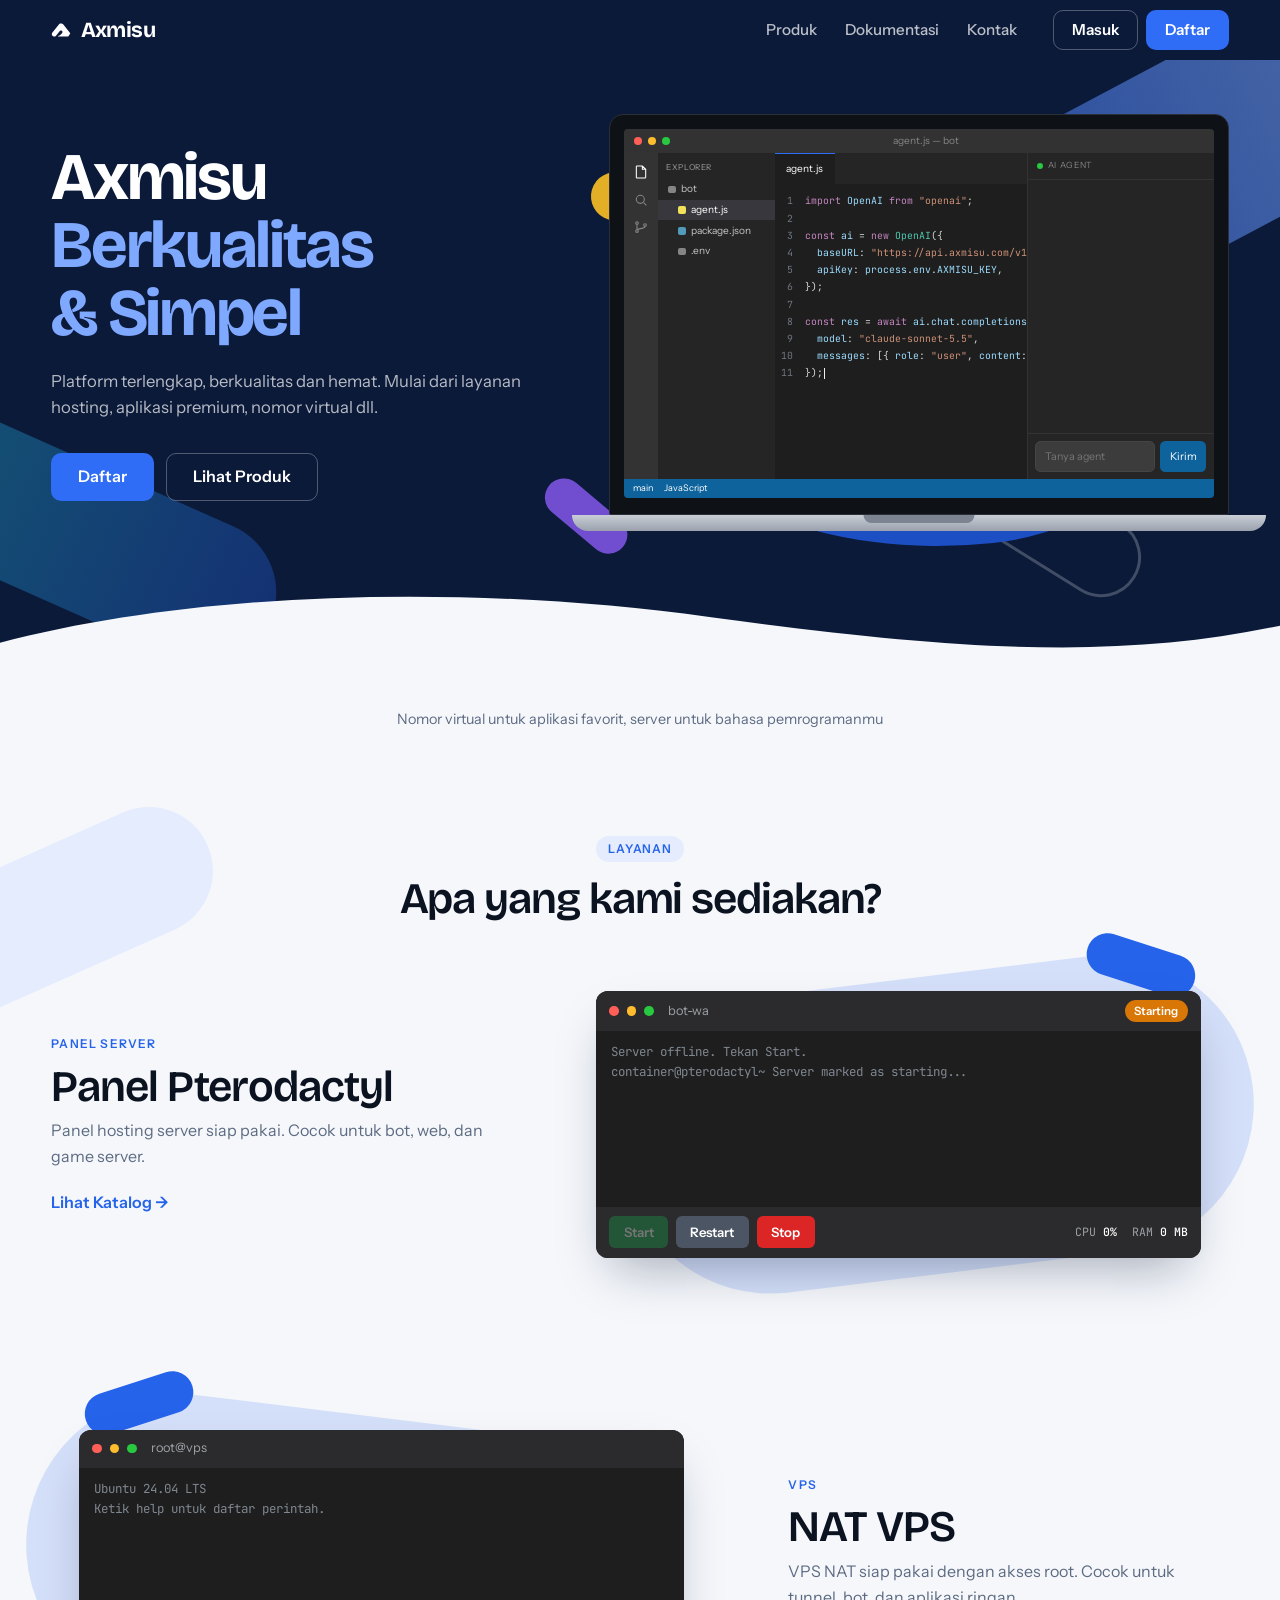
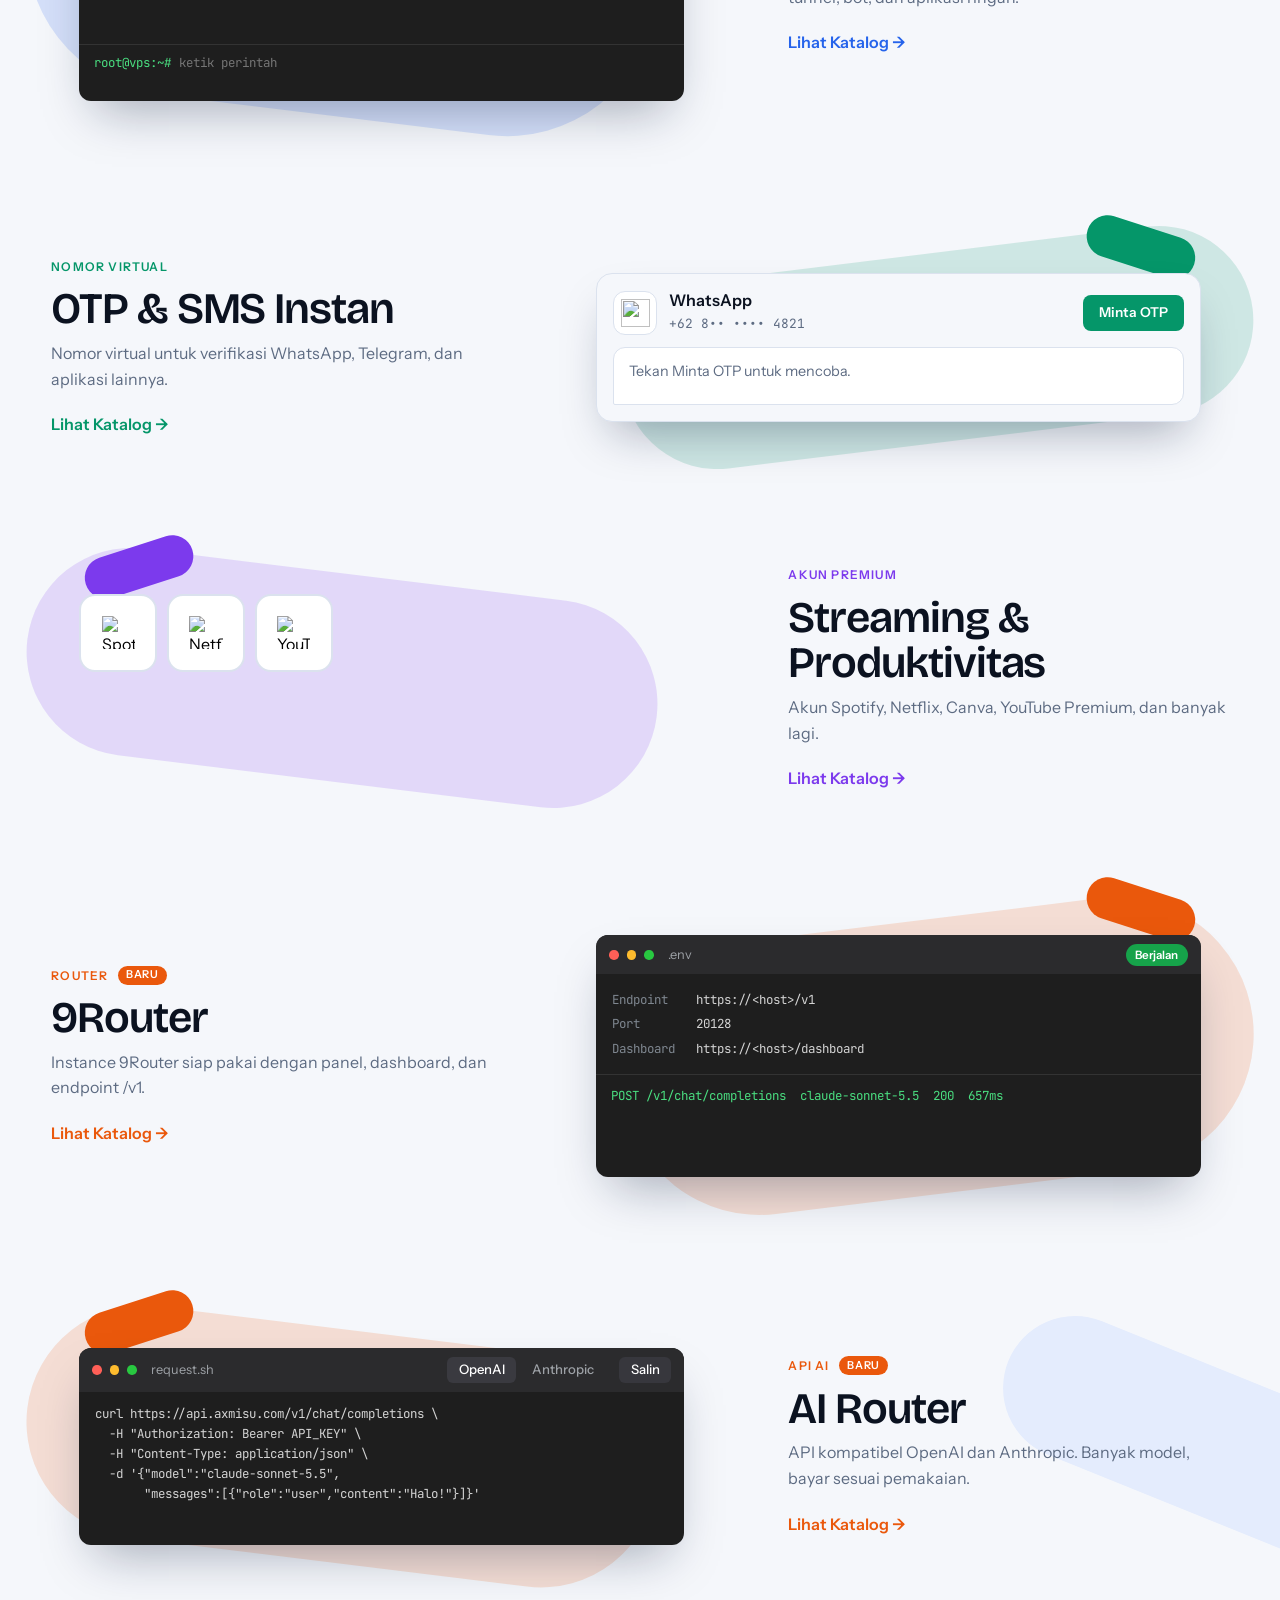
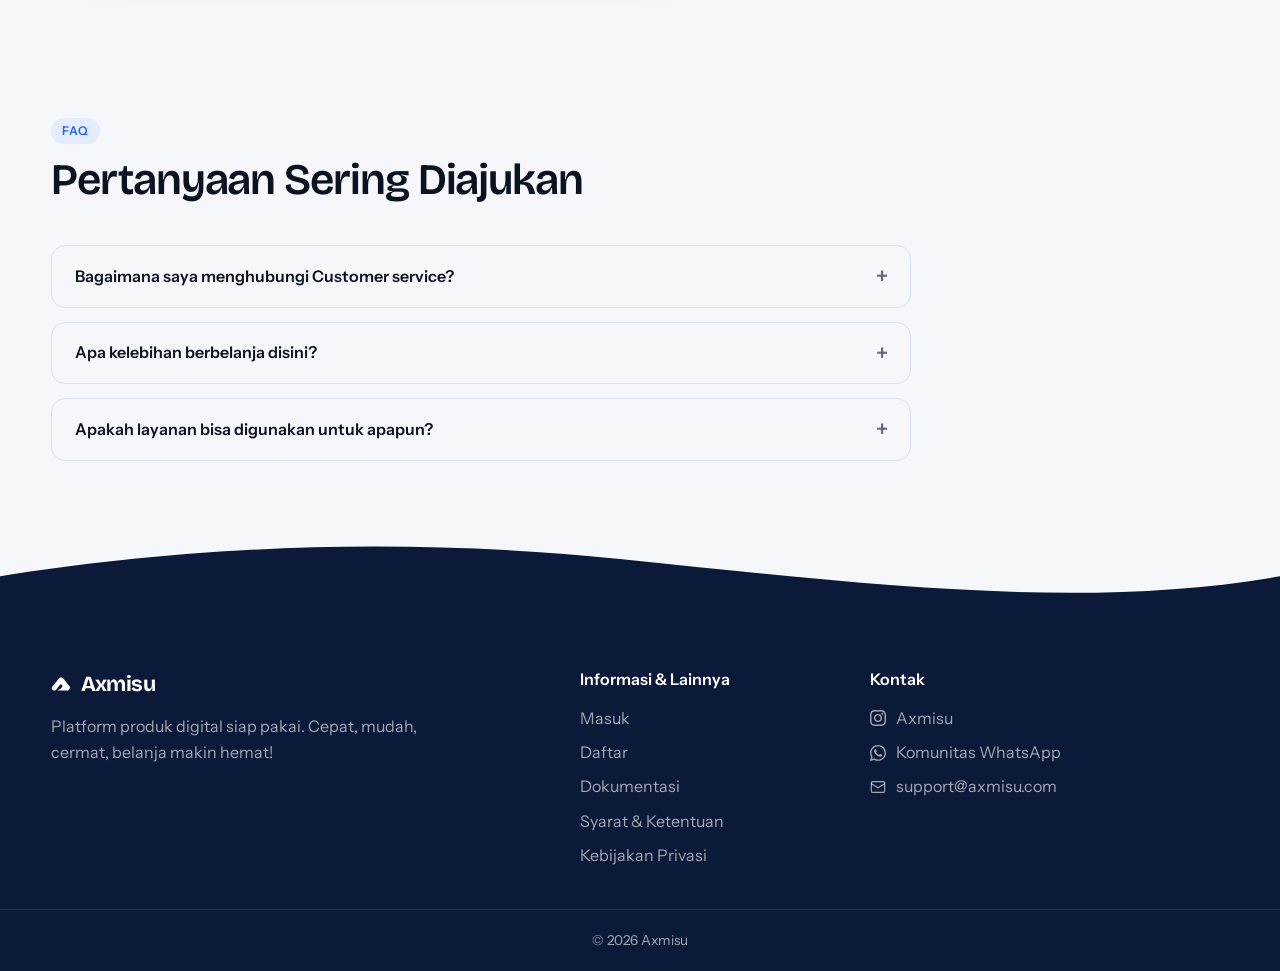
==== commit 1d196553: "perubahan ui" ====
--- a/index.html
+++ b/index.html
@@ -196,7 +196,7 @@
 
     .nav-inner {
       position: relative;
-      height: 64px;
+      height: 3.75rem;
       display: flex;
       align-items: center;
       justify-content: space-between;
@@ -213,8 +213,8 @@
     }
 
     .brand svg {
-      width: 1.4rem;
-      height: 1.4rem;
+      width: 1.25rem;
+      height: 1.25rem;
       fill: #fff;
     }
 
@@ -286,15 +286,15 @@
 
     .nav-toggle {
       display: none;
-      width: 2.6rem;
-      height: 2.6rem;
+      width: 2.75rem;
+      height: 2.75rem;
       padding: 0;
       flex-direction: column;
       justify-content: center;
       align-items: center;
       gap: 5px;
       cursor: pointer;
-      border-radius: 0.8rem;
+      border-radius: 0.9rem;
       background: transparent;
       border: 1px solid rgba(255, 255, 255, 0.25);
     }
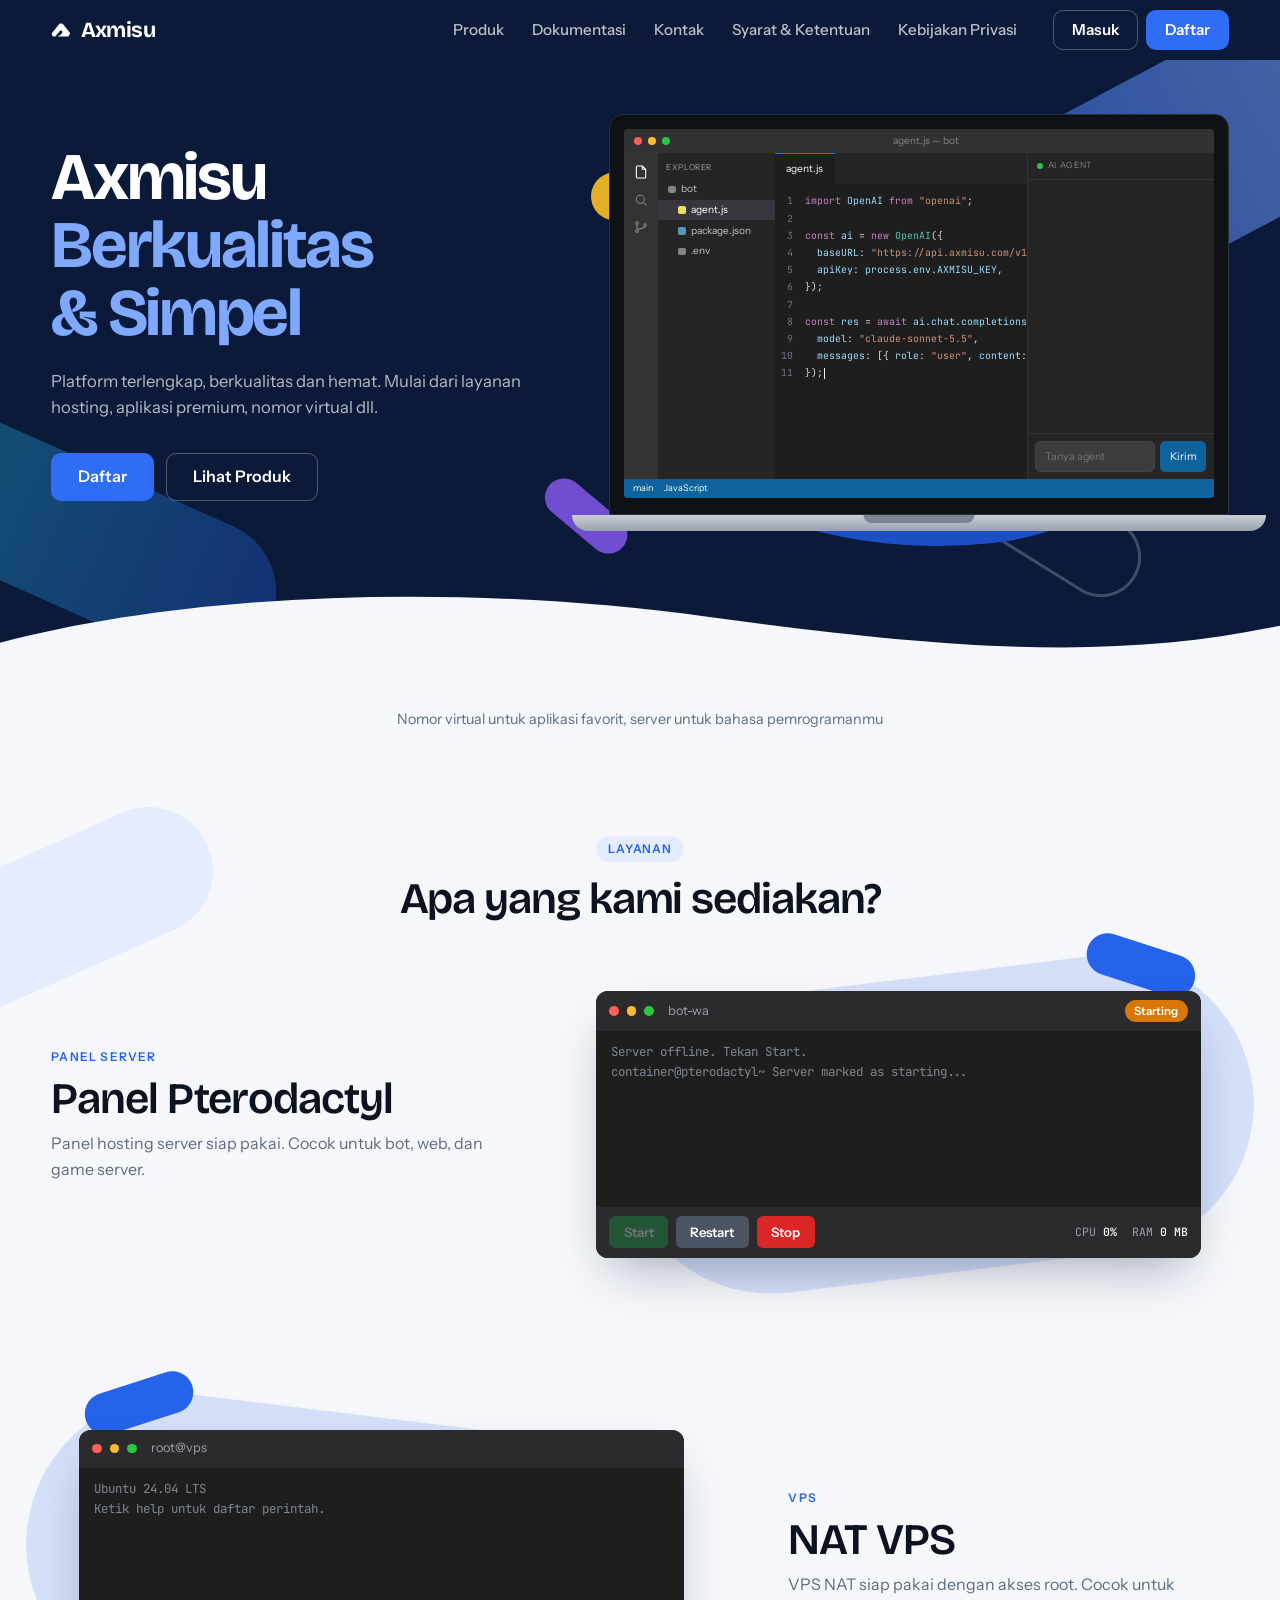
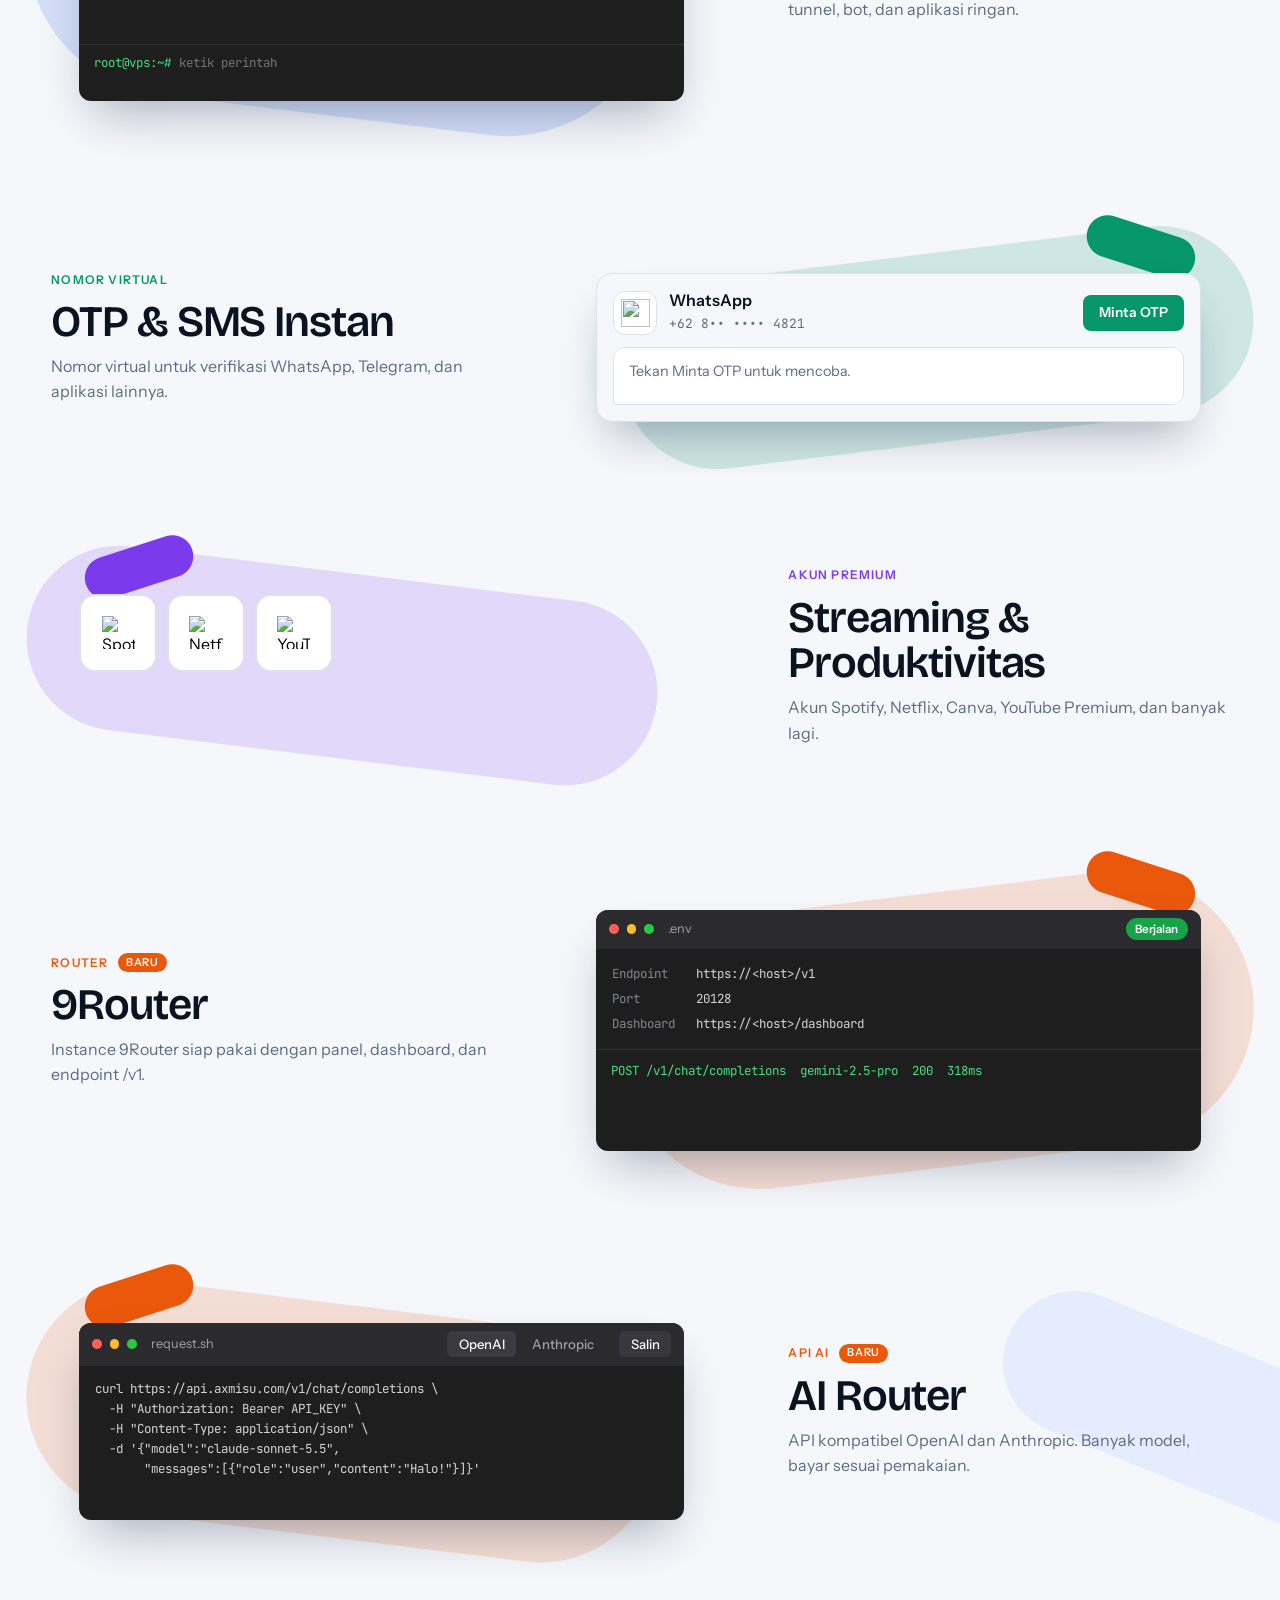
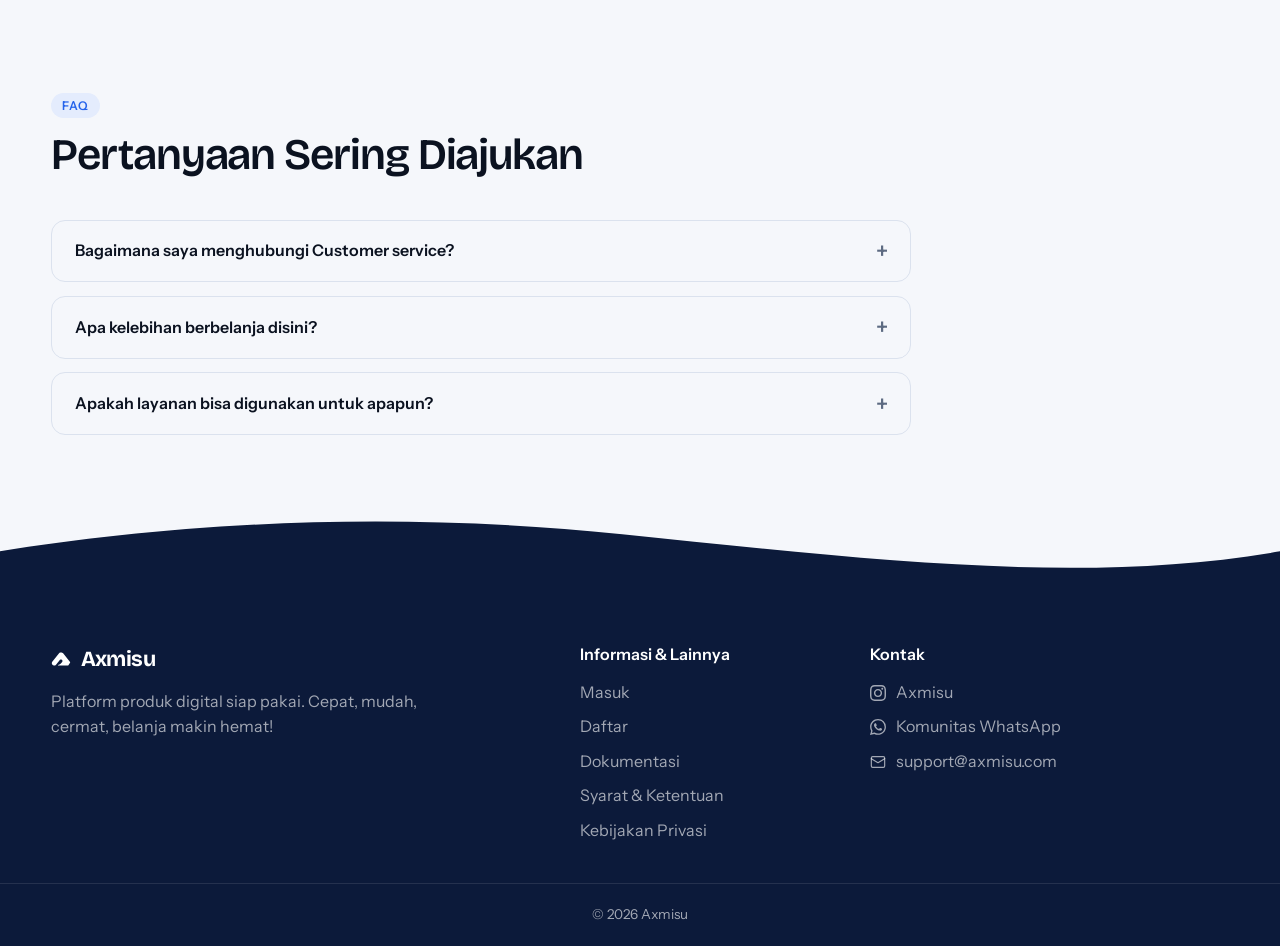
==== commit 6941f8de: "perubahan ui" ====
--- a/index.html
+++ b/index.html
@@ -9,9 +9,6 @@
   <meta name="author" content="Axmisu" />
   <meta name="robots" content="index, follow" />
   <meta id="theme-meta" name="theme-color" content="#0c1a3a" />
-  <meta name="apple-mobile-web-app-capable" content="yes" />
-  <meta name="apple-mobile-web-app-status-bar-style" content="black-translucent" />
-  <meta name="apple-mobile-web-app-title" content="Axmisu" />
   <link rel="canonical" href="https://axmisu.com/" />
 
   <meta property="og:title" content="Axmisu" />
@@ -42,9 +39,6 @@
 
   <script>
     (() => {
-      const isStandalone = matchMedia('(display-mode: standalone)').matches || navigator.standalone === true;
-      if (isStandalone) return location.replace('https://member.axmisu.com/login');
-
       const saved = localStorage.getItem('ax-theme');
       const isDark = saved ? saved === 'dark' : matchMedia('(prefers-color-scheme: dark)').matches;
       document.documentElement.dataset.theme = isDark ? 'dark' : 'light';
@@ -2030,6 +2024,8 @@
           <a href="#produk" class="nav-link">Produk</a>
           <a href="/docs" class="nav-link">Dokumentasi</a>
           <a href="#kontak" class="nav-link">Kontak</a>
+          <a href="/terms" class="nav-link">Syarat & Ketentuan</a>
+          <a href="/privacy" class="nav-link">Kebijakan Privasi</a>
           <div class="nav-auth">
             <a href="https://member.axmisu.com/login" class="btn line">Masuk</a>
             <a href="https://member.axmisu.com/register" class="btn solid">Daftar</a>
@@ -2147,7 +2143,6 @@
                 </div>
               </div>
             </div>
-            <a href="https://member.axmisu.com/login" class="card-cta">Lihat Katalog</a>
           </div>
 
           <div class="card reveal" style="--i:1">
@@ -2164,7 +2159,6 @@
                 <div class="quick"></div>
               </div>
             </div>
-            <a href="https://member.axmisu.com/login" class="card-cta">Lihat Katalog</a>
           </div>
 
           <div class="card nokos reveal" style="--i:2">
@@ -2182,7 +2176,6 @@
                 <div class="sms" id="sms">Tekan Minta OTP untuk mencoba.</div>
               </div>
             </div>
-            <a href="https://member.axmisu.com/login" class="card-cta">Lihat Katalog</a>
           </div>
 
           <div class="card premium reveal" style="--i:3">
@@ -2200,7 +2193,6 @@
               </div>
               <div class="tile-name" id="tile-name"></div>
             </div>
-            <a href="https://member.axmisu.com/login" class="card-cta">Lihat Katalog</a>
           </div>
 
           <div class="card router reveal" style="--i:4">
@@ -2220,7 +2212,6 @@
                   aria-label="Permintaan masuk"></div>
               </div>
             </div>
-            <a href="https://member.axmisu.com/login" class="card-cta">Lihat Katalog</a>
           </div>
 
           <div class="card router reveal" style="--i:5">
@@ -2237,7 +2228,6 @@
                 <pre class="snippet" id="snippet"></pre>
               </div>
             </div>
-            <a href="https://member.axmisu.com/login" class="card-cta">Lihat Katalog</a>
           </div>
         </div>
       </div>
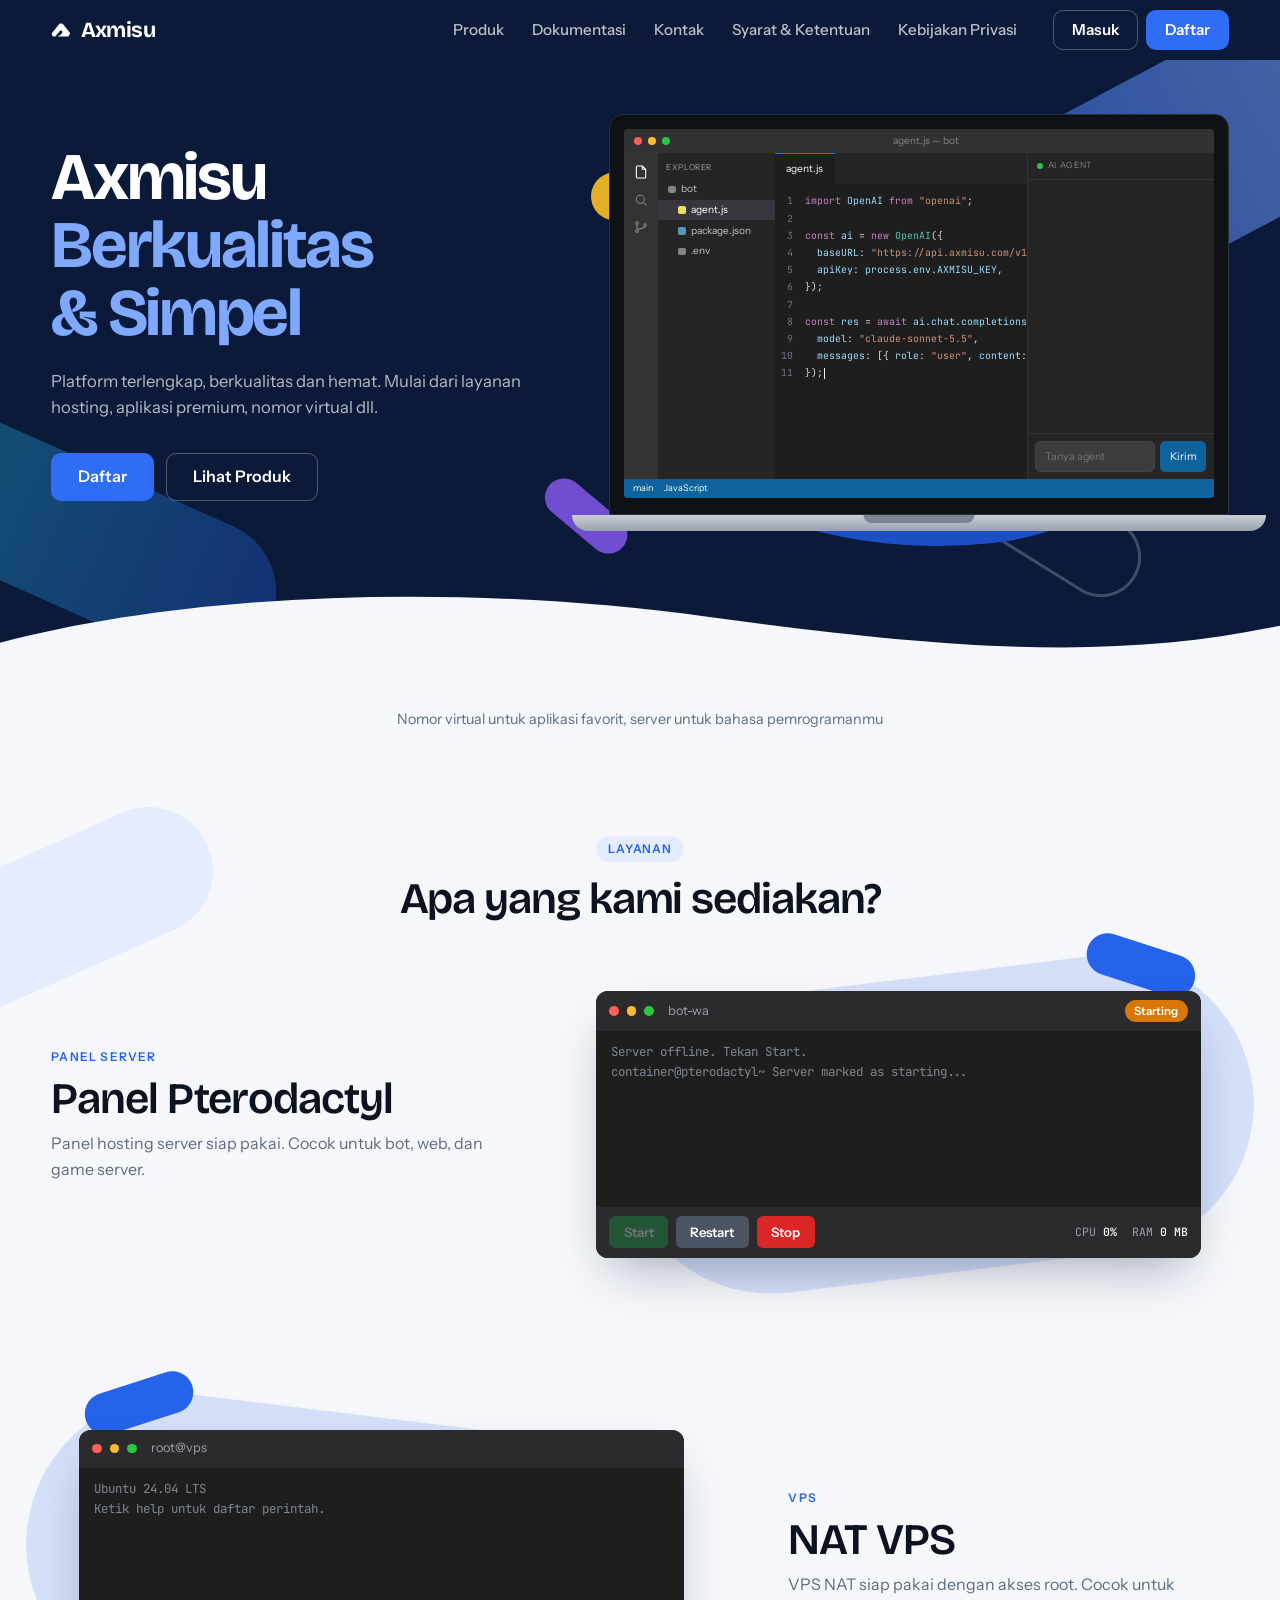
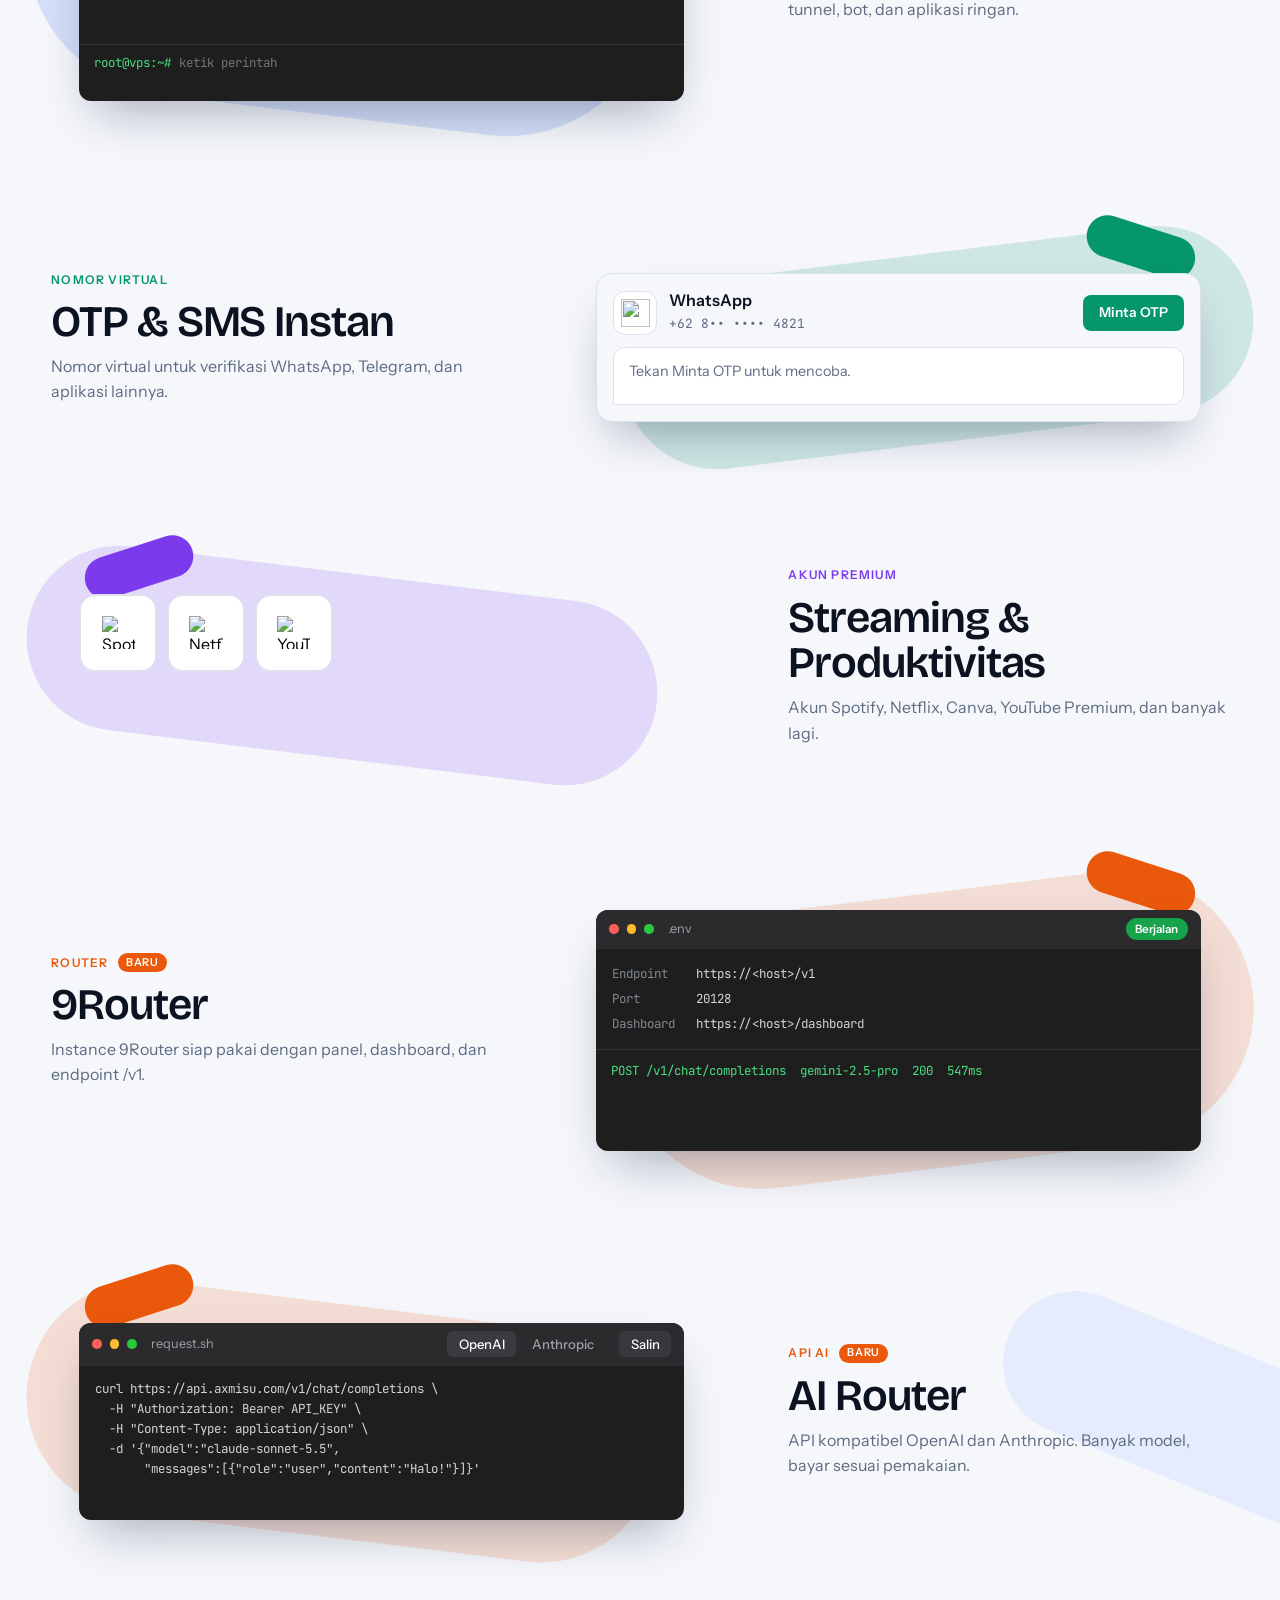
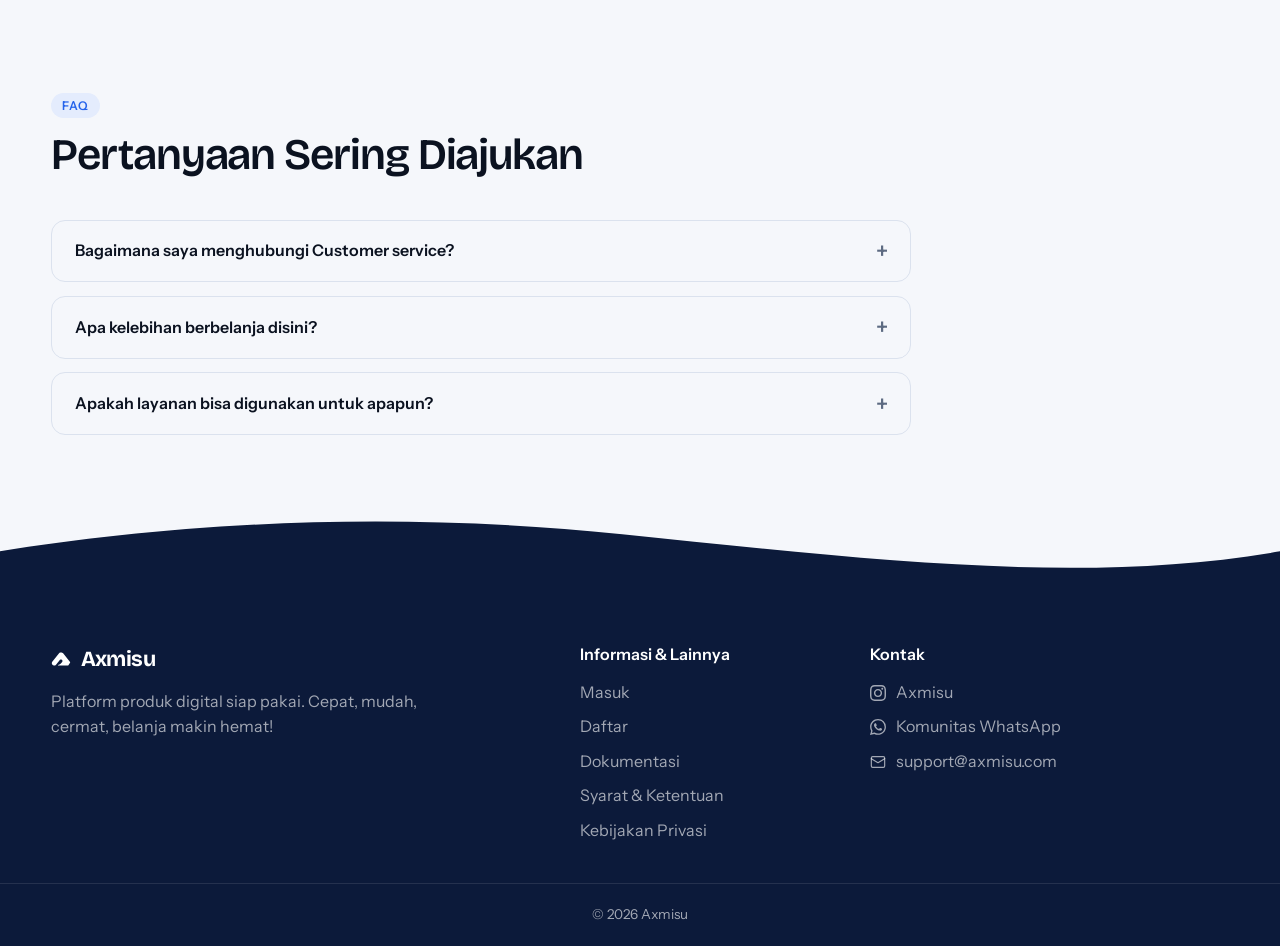
==== commit 027c7d39: "perubahan ui" ====
--- a/index.html
+++ b/index.html
@@ -965,27 +965,28 @@
     }
 
     .chip {
-  flex: none;
-  display: grid;
-  place-items: center;
-  width: clamp(4.5rem, 5.5vw, 6.5rem);
-  height: clamp(3.5rem, 4.2vw, 5rem);
-  border: 1px solid var(--border);
-  border-radius: 16px;
-  background: #fff;
-  transition: transform 0.2s var(--ease);
-}
+      flex: none;
+      display: grid;
+      place-items: center;
+      width: clamp(4.5rem, 5.5vw, 6.5rem);
+      height: clamp(3.5rem, 4.2vw, 5rem);
+      border: 1px solid var(--border);
+      border-radius: 16px;
+      background: #fff;
+      transition: transform 0.2s var(--ease);
+    }
 
 
     .chip:hover {
       transform: translateY(-4px);
     }
-.chip img {
-  width: clamp(1.6rem, 2.2vw, 2.5rem);
-  height: clamp(1.6rem, 2.2vw, 2.5rem);
-  object-fit: contain;
-  pointer-events: none;
-}
+
+    .chip img {
+      width: clamp(1.6rem, 2.2vw, 2.5rem);
+      height: clamp(1.6rem, 2.2vw, 2.5rem);
+      object-fit: contain;
+      pointer-events: none;
+    }
 
 
     .section {
@@ -1702,11 +1703,11 @@
       }
 
       .marquee-track {
-  display: flex;
-  width: max-content;
-  gap: clamp(0.75rem, 1.2vw, 1.5rem);
-  padding-right: clamp(0.75rem, 1.2vw, 1.5rem);
-  animation: scroll linear infinite;
+        display: flex;
+        width: max-content;
+        gap: clamp(0.75rem, 1.2vw, 1.5rem);
+        padding-right: clamp(0.75rem, 1.2vw, 1.5rem);
+        animation: scroll linear infinite;
       }
 
       .reveal,
@@ -2576,5 +2577,4 @@
 
   </script>
 </body>
-
 </html>
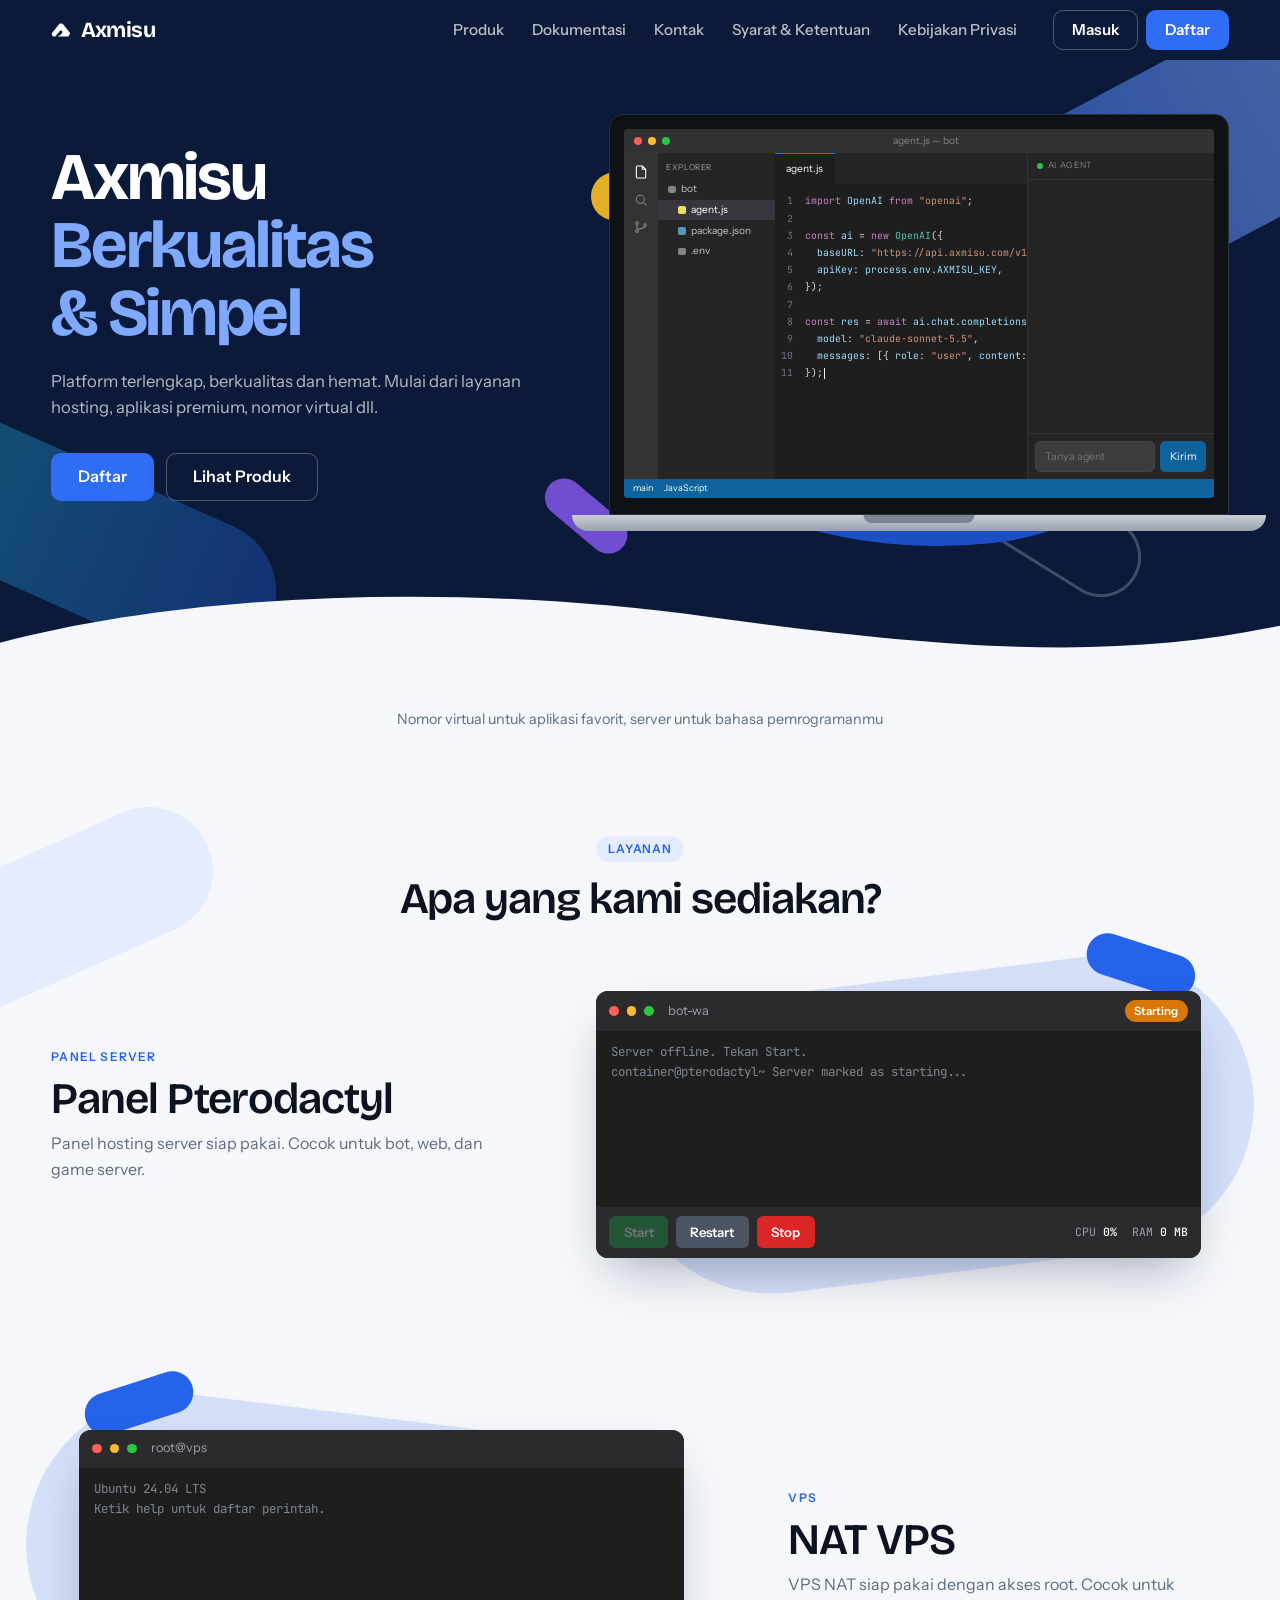
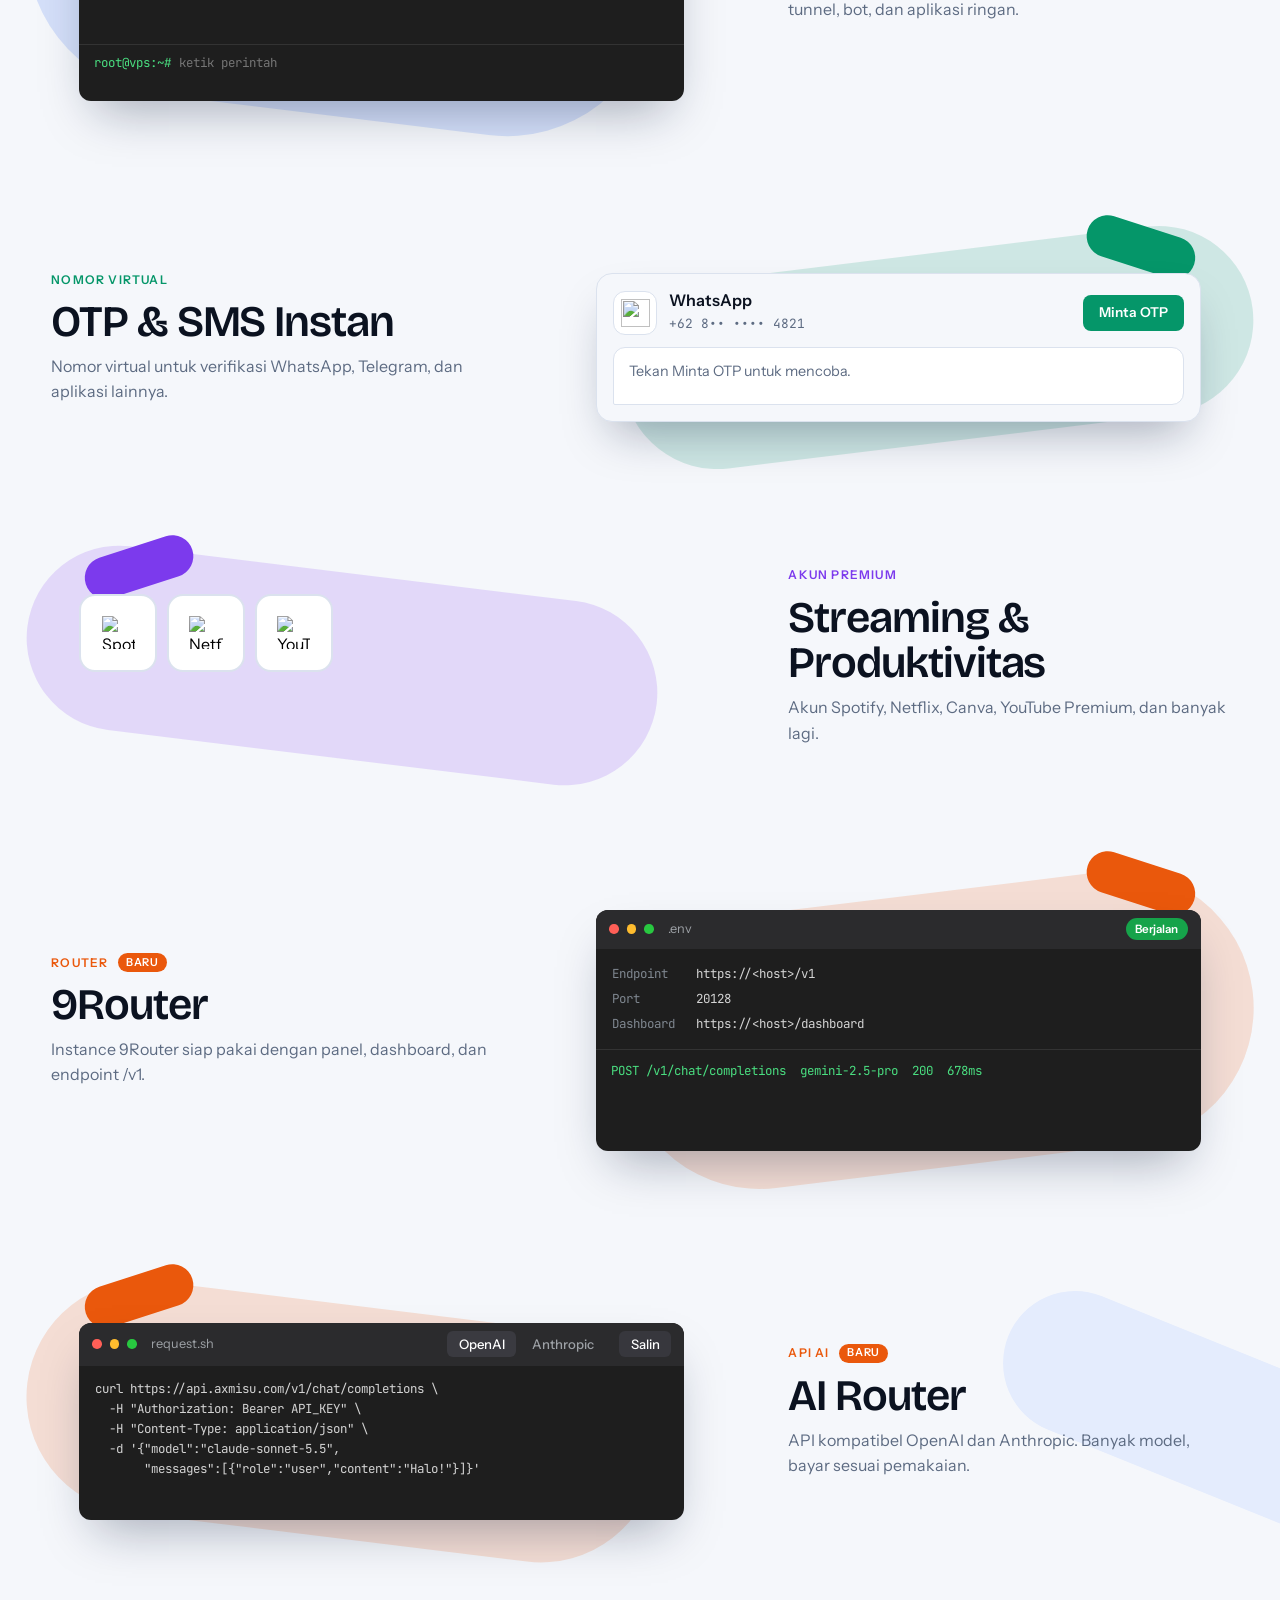
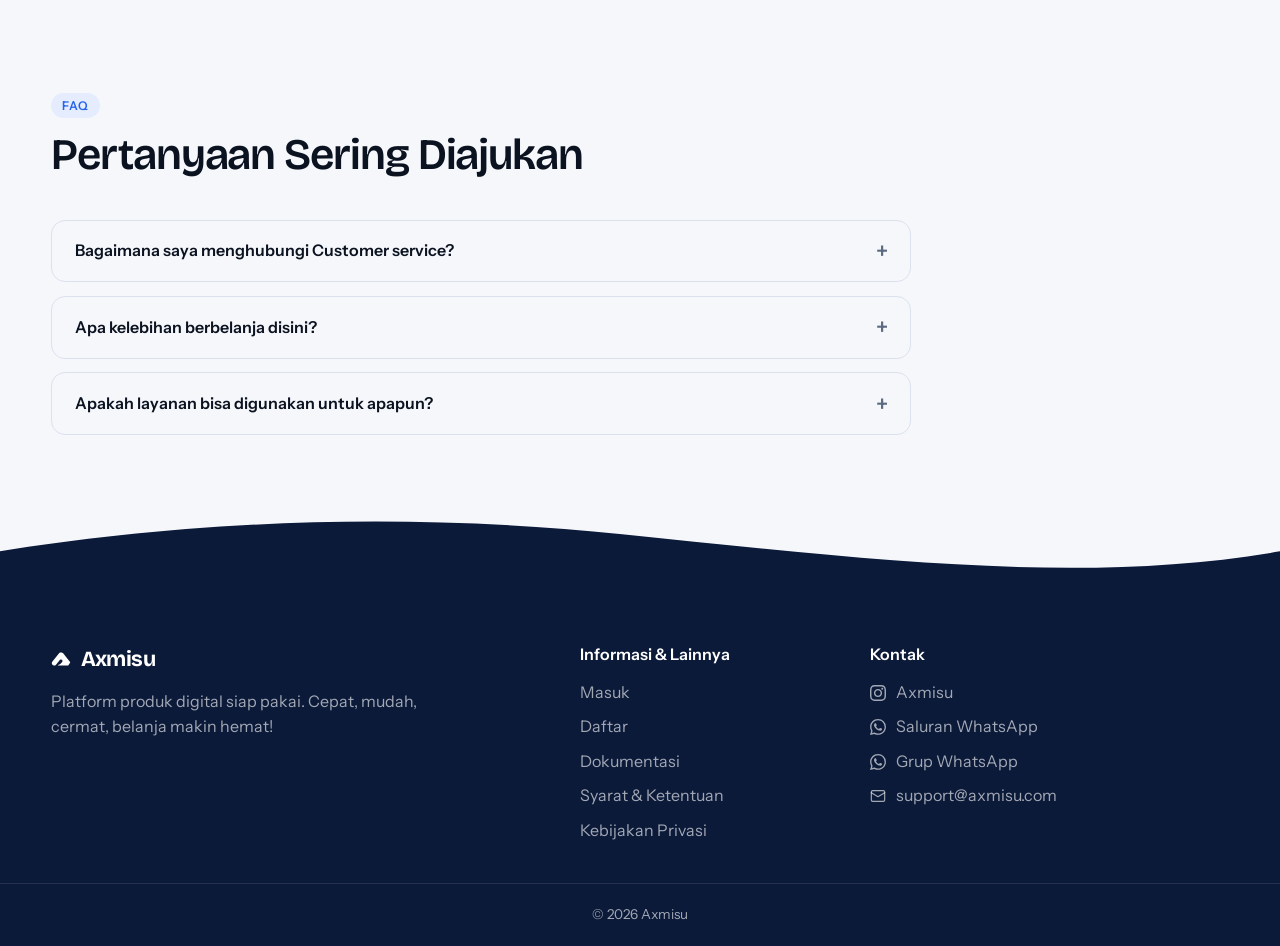
==== commit ba7788fb: "perubahan ui" ====
--- a/index.html
+++ b/index.html
@@ -2291,9 +2291,12 @@
           <a href="#" class="footer-link"><svg viewBox="0 0 24 24" aria-hidden="true">
               <use href="/icons/common.svg#ax-instagram" />
             </svg>Axmisu</a>
-          <a href="/komunitas" class="footer-link"><svg viewBox="0 0 24 24" aria-hidden="true">
+          <a href="/saluran" class="footer-link"><svg viewBox="0 0 24 24" aria-hidden="true">
               <use href="/icons/common.svg#ax-whatsapp" />
-            </svg>Komunitas WhatsApp</a>
+            </svg>Saluran WhatsApp</a>
+          <a href="/grup" class="footer-link"><svg viewBox="0 0 24 24" aria-hidden="true">
+              <use href="/icons/common.svg#ax-whatsapp" />
+            </svg>Grup WhatsApp</a>
           <a href="mailto:support@axmisu.com" class="footer-link"><svg viewBox="0 0 24 24" aria-hidden="true">
               <use href="/icons/common.svg#ax-mail" />
             </svg>support@axmisu.com</a>
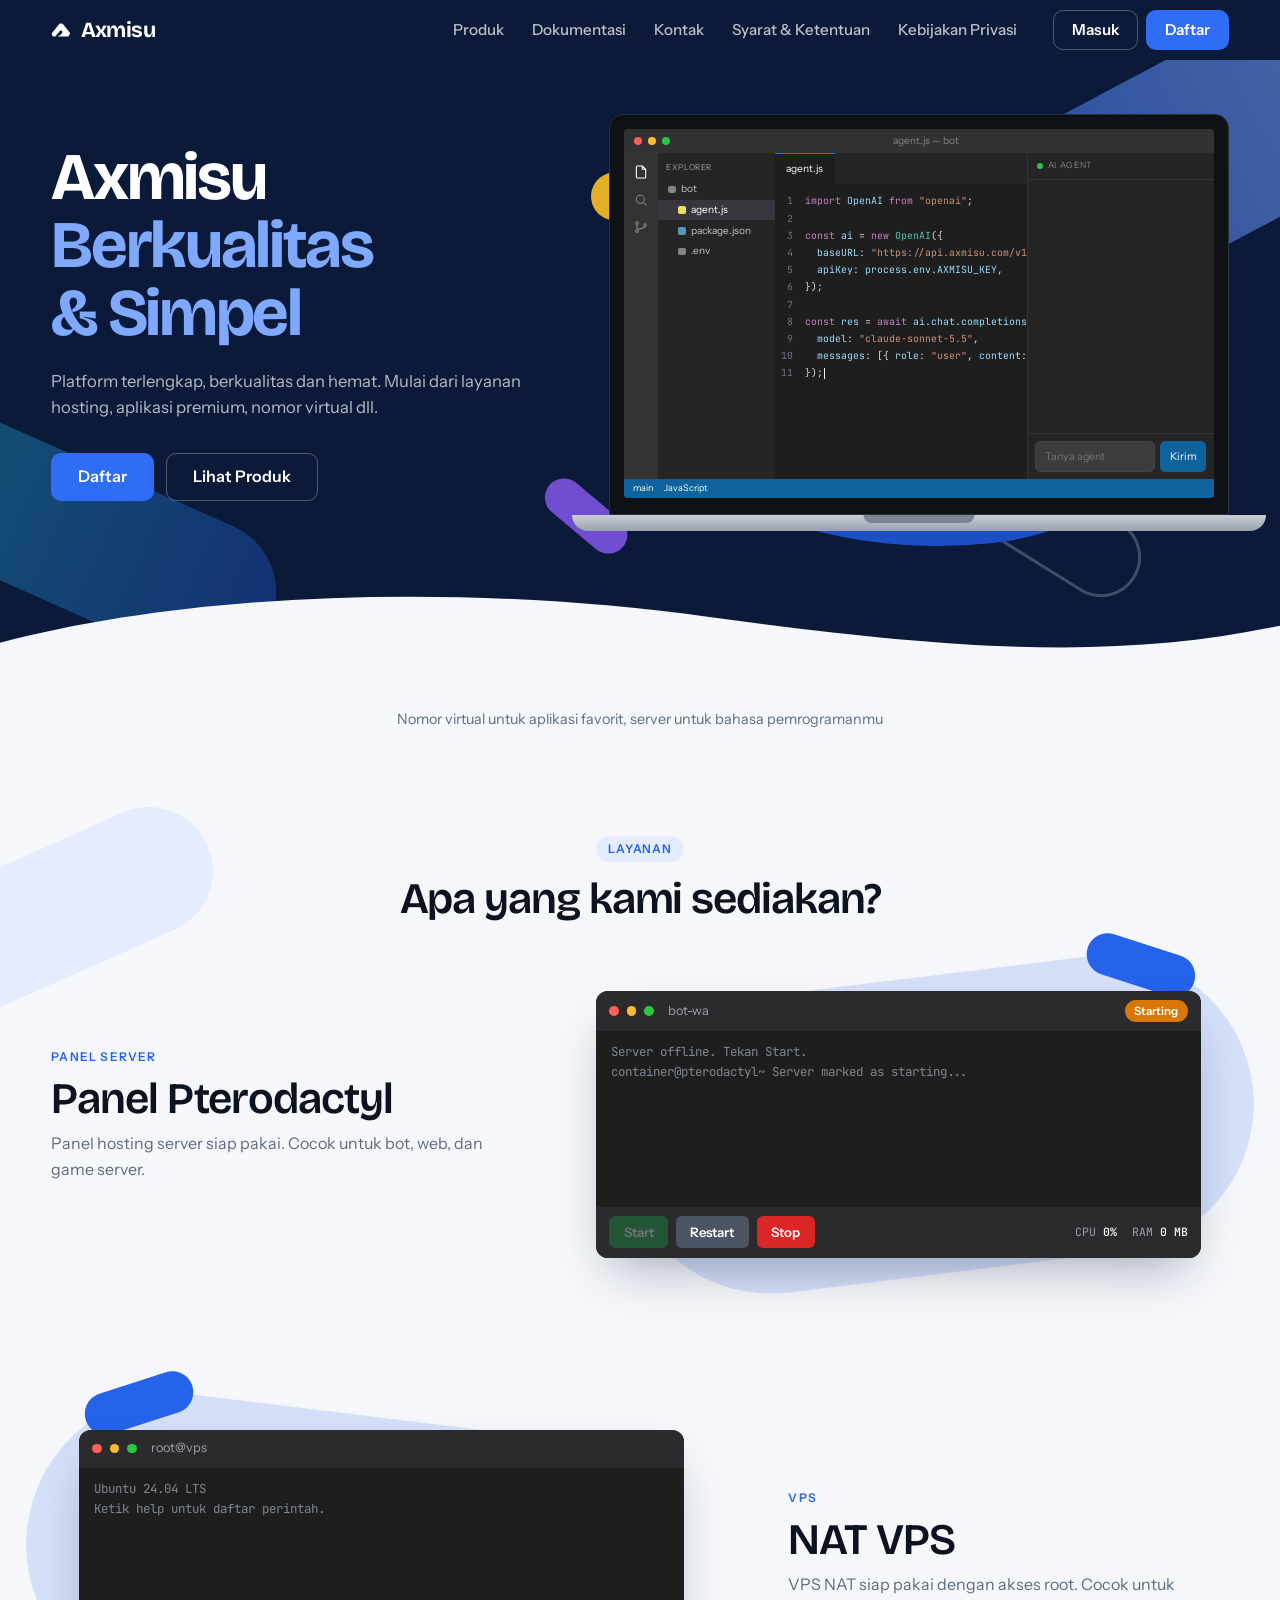
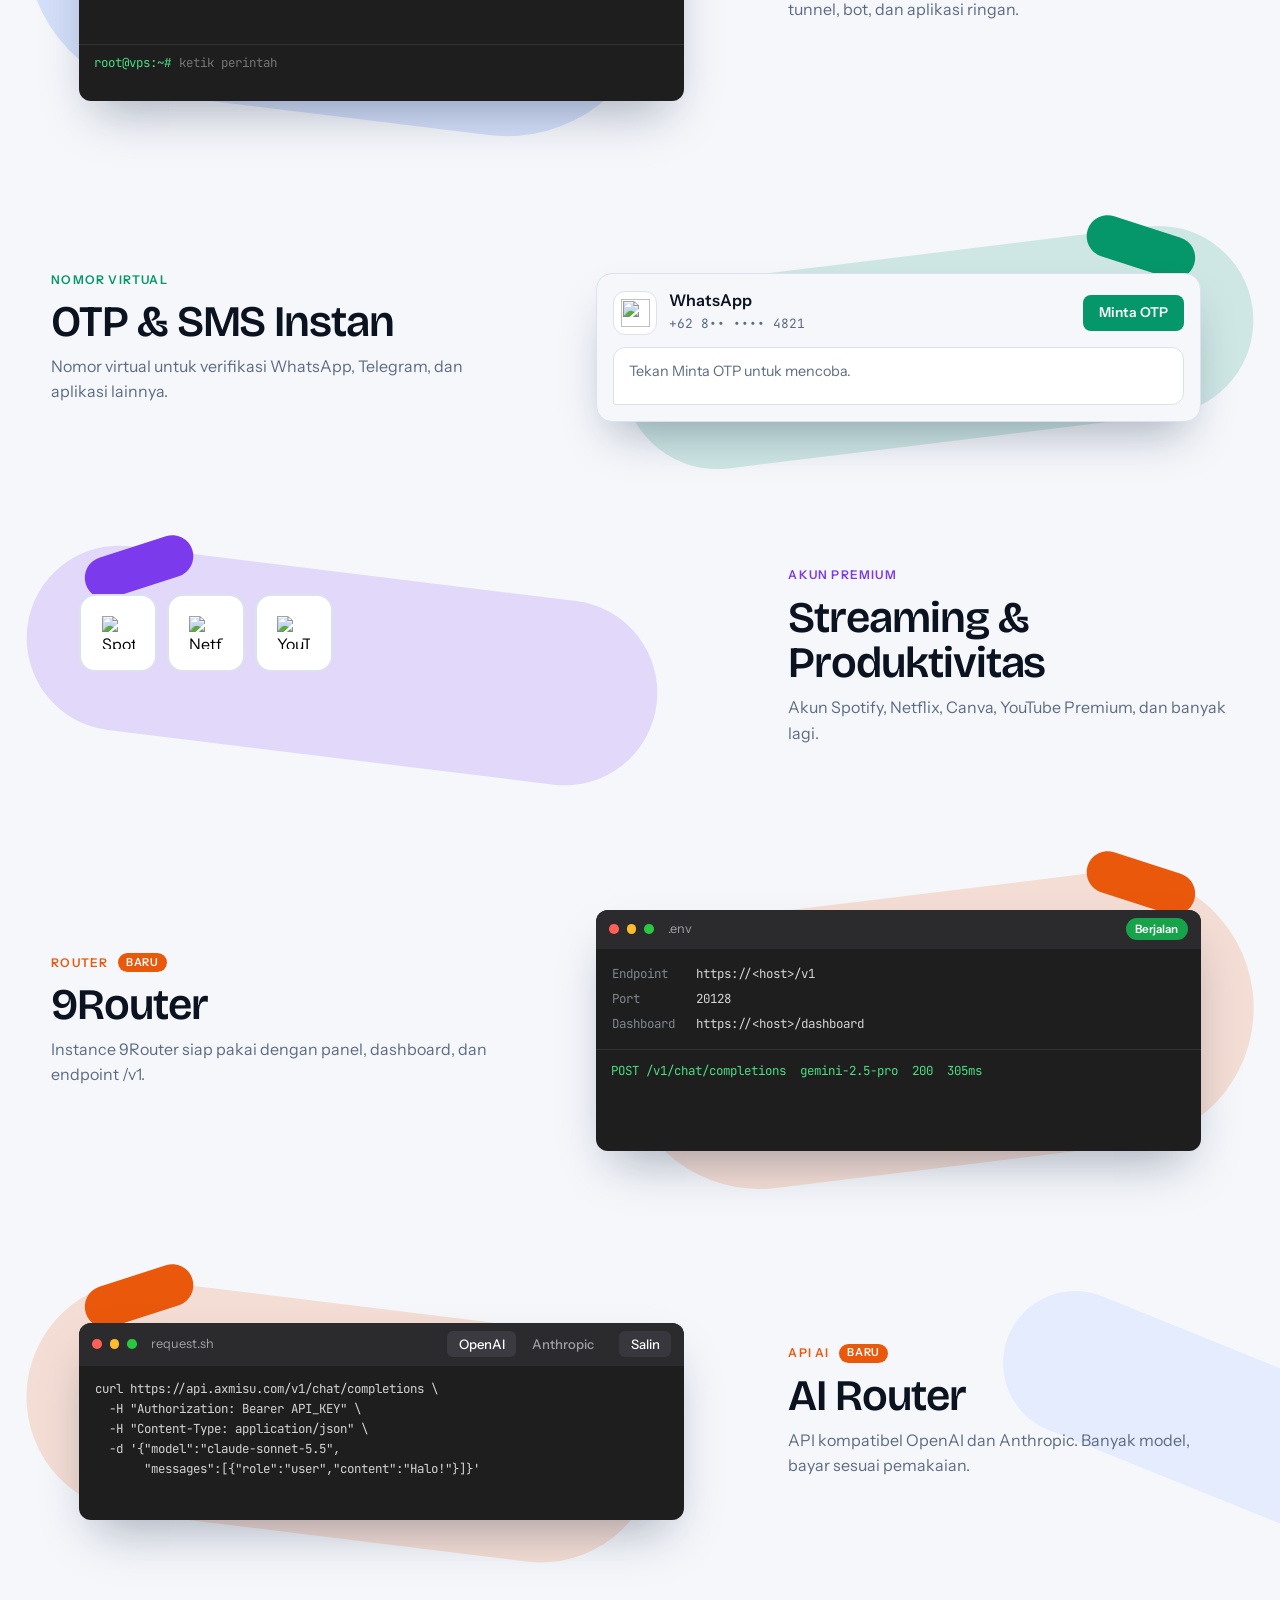
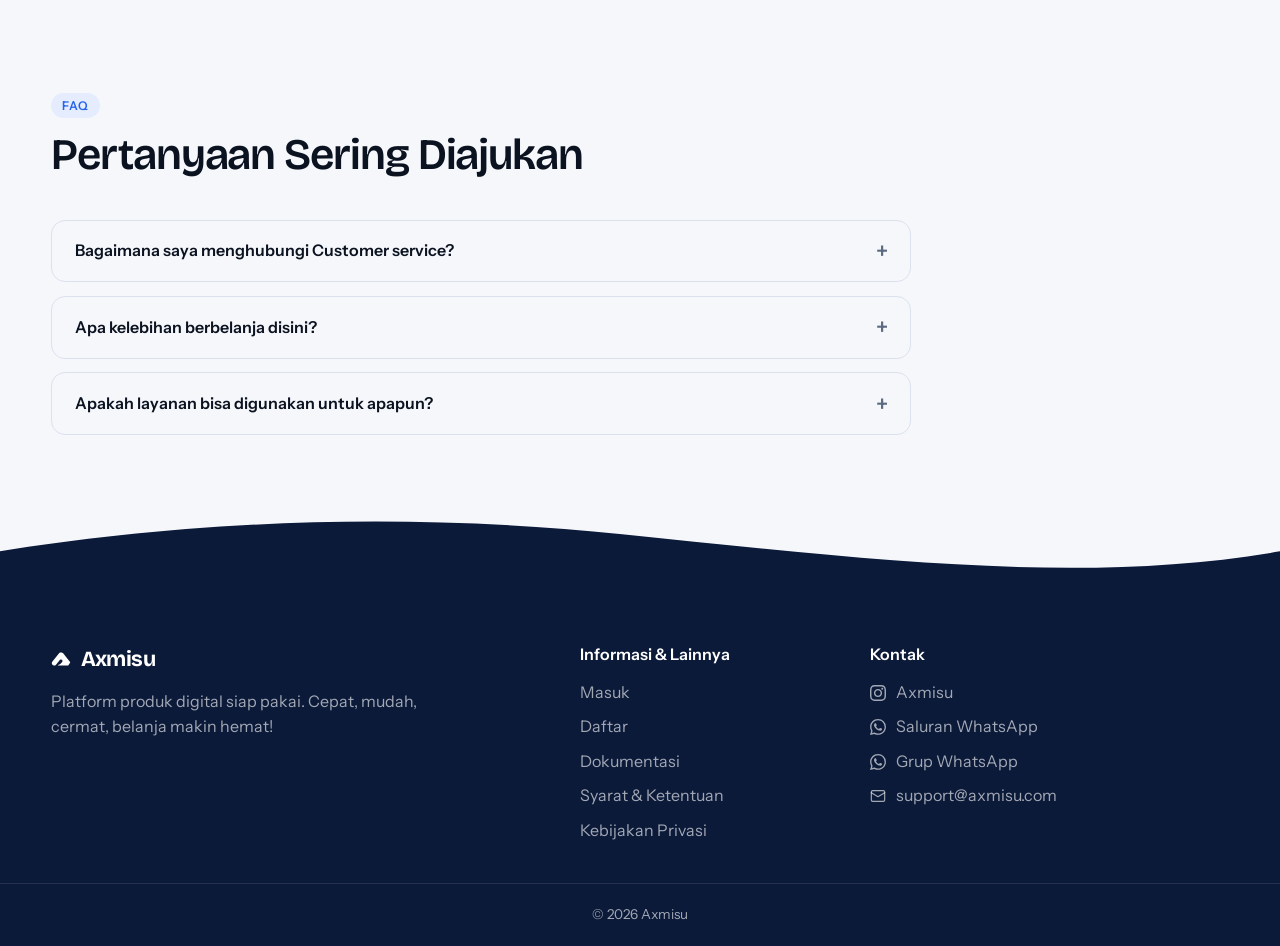
==== commit acb3e85e: "perubahan ui" ====
--- a/index.html
+++ b/index.html
@@ -24,11 +24,7 @@
   <meta name="twitter:card" content="summary_large_image" />
 
   <link rel="icon" href="/favicon.ico" sizes="any" />
-  <link rel="icon" type="image/png" sizes="16x16" href="/icons/icon-16.png" />
   <link rel="icon" type="image/png" sizes="32x32" href="/icons/icon-32.png" />
-  <link rel="icon" type="image/png" sizes="48x48" href="/icons/icon-48.png" />
-  <link rel="icon" type="image/png" sizes="192x192" href="/icons/icon-192.png" />
-  <link rel="apple-touch-icon" sizes="180x180" href="/apple-touch-icon.png" />
 
   <script type="application/ld+json">
     { "@context": "https://schema.org", "@type": "WebSite", "name": "Axmisu", "url": "https://axmisu.com/" }
